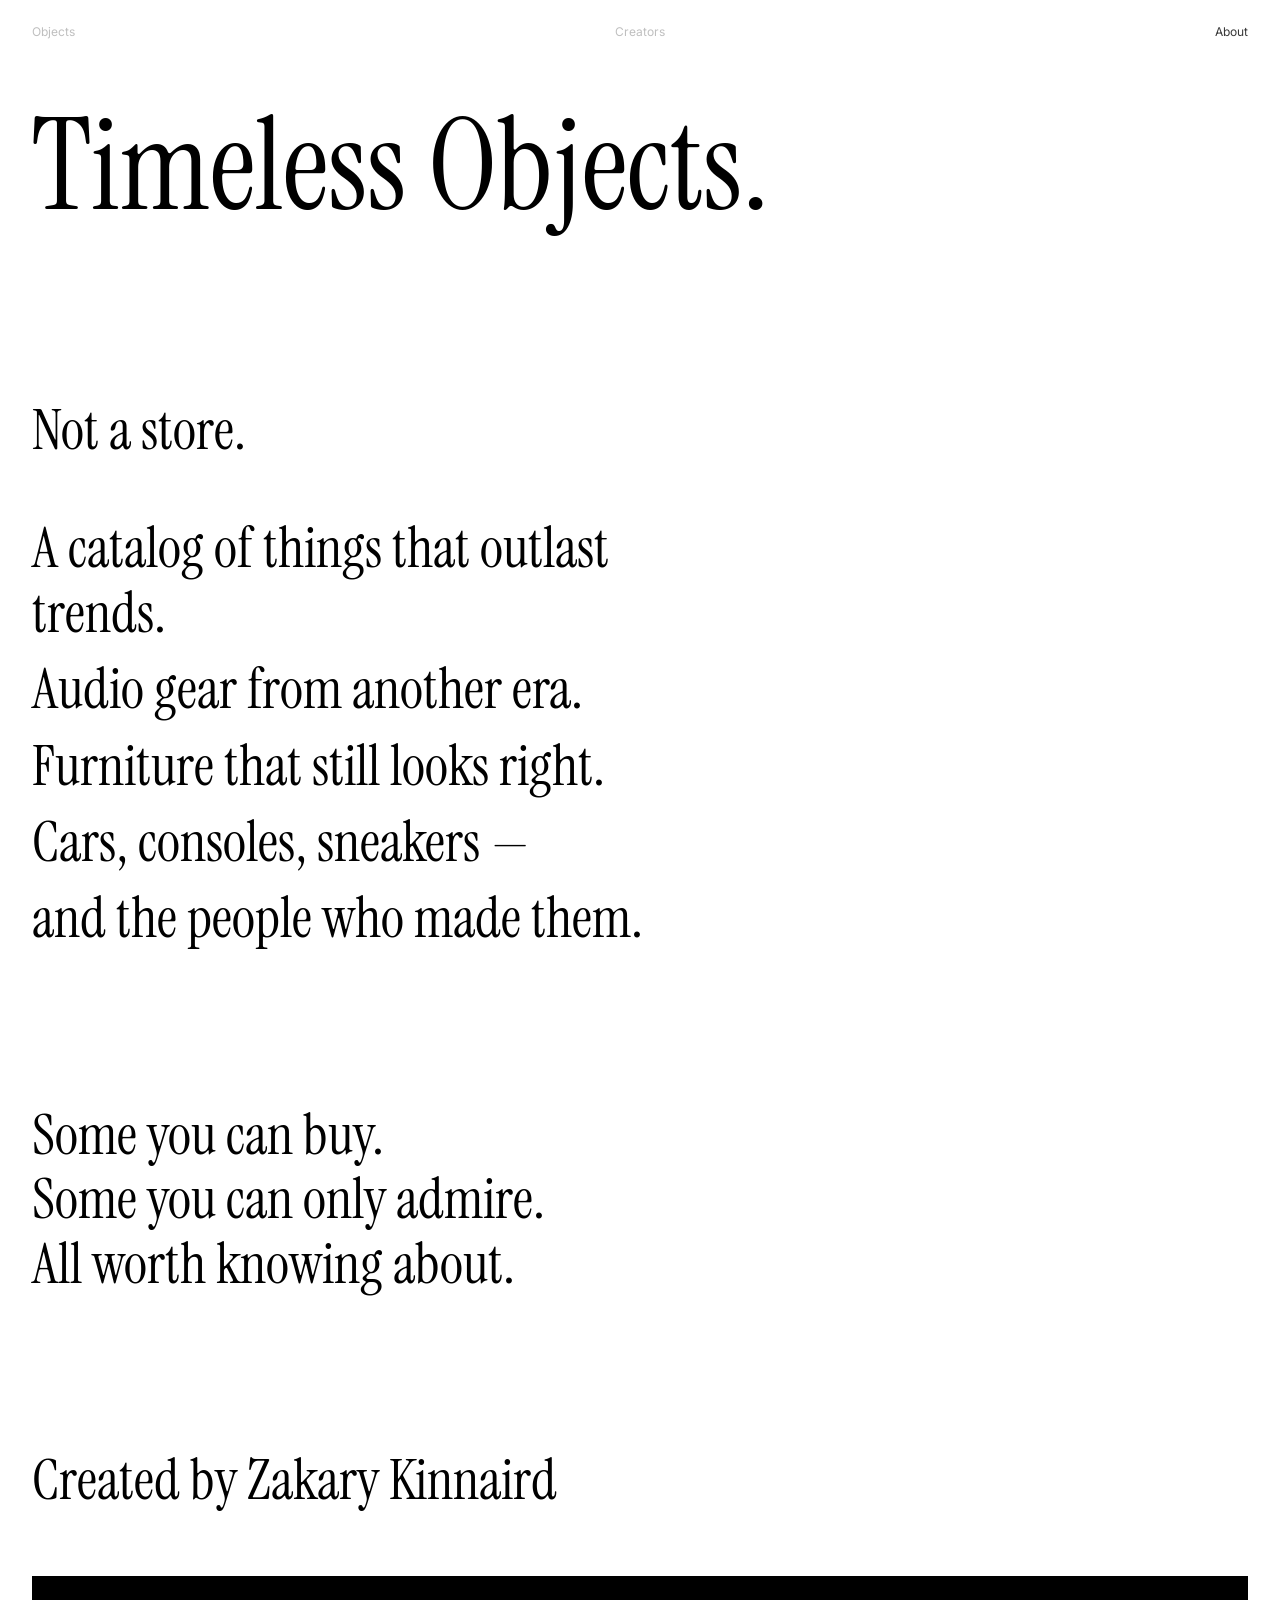
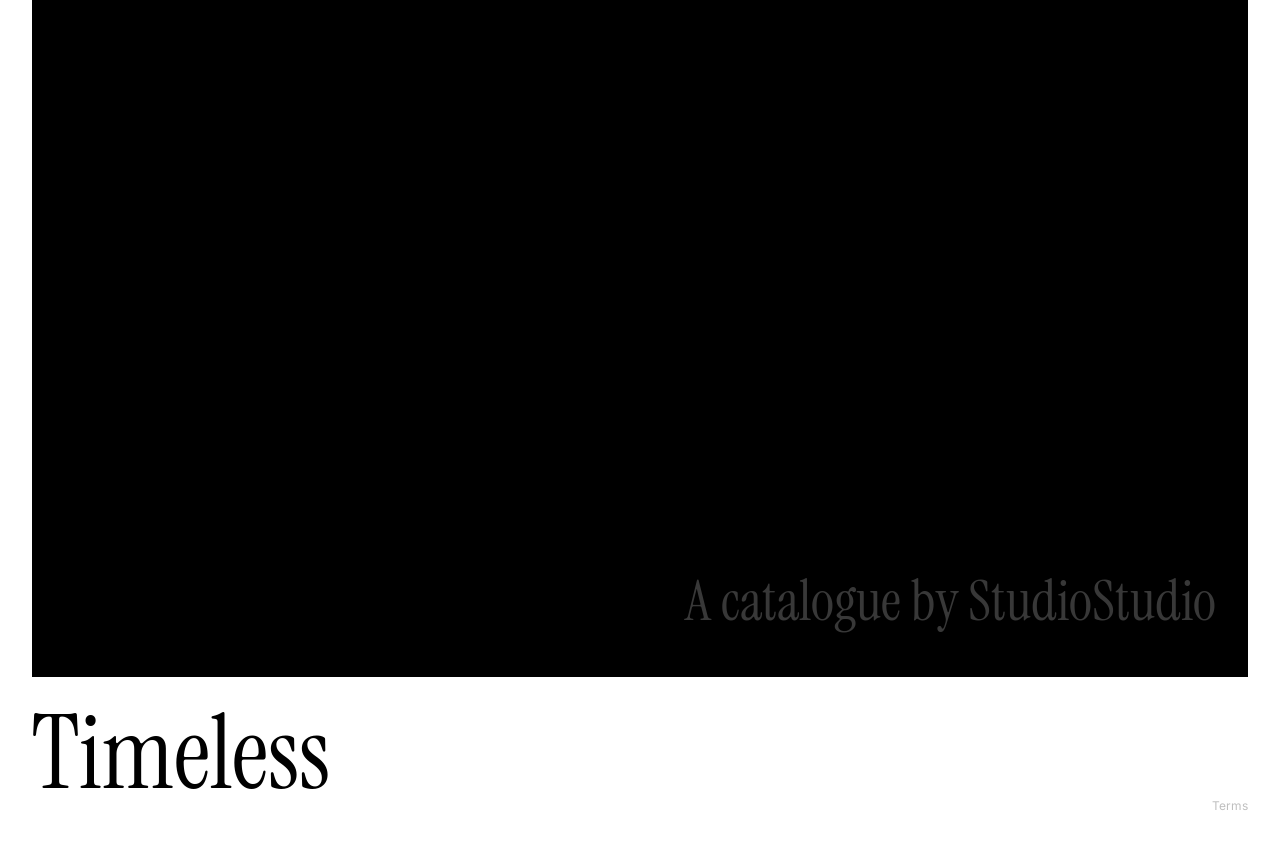
==== about.html @ 8dfecf56 "Simplify footer legal links and make Timeless a static home link. Drop Privacy Policy from footers, " ====
<!DOCTYPE html>
<html lang="en">
<head>
    <meta charset="UTF-8">
    <meta name="viewport" content="width=device-width, initial-scale=1.0">
    <title>About — Timeless Objects</title>
    <meta name="description" content="A curated catalog of design-led things that outlast trends — objects and the creators behind them.">
    <meta name="robots" content="index, follow">
    <link rel="canonical" href="https://studiostudio.store/about.html">
    <meta name="theme-color" content="#ffffff">
    <meta property="og:type" content="website">
    <meta property="og:site_name" content="Timeless Objects">
    <meta property="og:title" content="About — Timeless Objects">
    <meta property="og:description" content="Objects that outlast trends. Some you can buy. Some you can only admire.">
    <meta property="og:url" content="https://studiostudio.store/about.html">
    <link rel="preconnect" href="https://fonts.googleapis.com">
    <link rel="preconnect" href="https://fonts.gstatic.com" crossorigin>
    <link href="https://fonts.googleapis.com/css2?family=Instrument+Serif&family=Inter:wght@400;500;600&display=swap" rel="stylesheet">
    <link rel="stylesheet" href="styles.css">
    <link rel="icon" href="images/favicon/favicon.svg" type="image/svg+xml">
    <link rel="manifest" href="images/favicon/site.webmanifest">
    <script>
        (function () {
            var height = Math.round(window.innerHeight);
            document.documentElement.style.setProperty("--top-screen-height", height + "px");
        })();
    </script>
</head>
<body>
    <div class="page page--about-timeless">
        <header class="site-header site-header--simple">
            <nav class="site-nav" aria-label="Primary">
                <a href="index.html" class="site-nav__link site-nav__link--anchor">Objects</a>
                <a href="index.html?view=creators" class="site-nav__link site-nav__link--anchor">Creators</a>
                <a href="about.html" class="site-nav__link site-nav__link--active site-nav__link--anchor" aria-current="page">About</a>
            </nav>
        </header>

        <main class="about-timeless">
            <h1 class="about-timeless__title">Timeless Objects.</h1>
            <div class="about-copy story-copy">
                <p class="story-line story-line--lead">Not a store.</p>
                <p class="story-line">A catalog of things that outlast trends.</p>
                <p class="story-line">Audio gear from another era.</p>
                <p class="story-line">Furniture that still looks right.</p>
                <p class="story-line">Cars, consoles, sneakers —</p>
                <p class="story-line">and the people who made them.</p>
                <p class="story-line story-line--close">Some you can buy.<br>Some you can only admire.<br>All worth knowing about.</p>
                <p class="story-line story-line--close story-line--split">
                    <span class="story-line__segment">Created by </span><a class="story-line__segment" href="https://zakarykinnaird.com/">Zakary Kinnaird</a>
                </p>
            </div>
        </main>

        <footer class="site-footer">
            <div class="site-footer__credit">
                <div class="site-footer__credit-panel">
                    <p class="site-footer__credit-label site-footer__text">A catalogue by StudioStudio</p>
                </div>
            </div>
            <div class="site-footer__closing">
                <div class="site-footer__title-row">
                    <h2 class="site-footer__title"><a class="site-footer__title-link" href="index.html">Timeless</a></h2>
                    <nav class="site-footer__legal-nav" aria-label="Legal">
                        <a href="terms.html" class="site-footer__legal-link site-footer__legal-link--terms">Terms</a>
                    </nav>
                </div>
            </div>
        </footer>
    </div>
    <script src="main.js"></script>
</body>
</html>
---- styles.css ----
/* Figma tokens — file IQTXoSvIH6yAjoppLTlvnV, frame 585:6566 */
:root {
    --night: #383838;
    --text-dimmed: #bfbfbf;
    --background: #ffffff;
    --text-primary: #000000;
    --badge-border: #a6a6a6;
    --page-padding: 40px;
    --menu-padding: 20px;
    --section-gap: 48px;
    --title-size: 128px;
    --story-size: clamp(32px, 5.5vw, 88px);
    --story-block-gap: 120px;
    --footer-text-size: clamp(48px, 8vw, var(--detail-title-size));
    --footer-padding: 48px;
    --footer-top-gap: 40px;
    --reveal-duration: 1.35s;
    --reveal-ease: cubic-bezier(0.25, 0.1, 0.25, 1);
    --hero-develop-duration: 6.5s;
    --hero-develop-delay: 0.7s;
    --hero-develop-ease: cubic-bezier(0.22, 1, 0.36, 1);
    --nav-fade-delay: calc(var(--hero-develop-delay) + var(--hero-develop-duration) * 0.55);
    --story-develop-duration: calc(var(--hero-develop-duration) / 2);
    --story-develop-delay: calc(var(--hero-develop-delay) / 2);
    --polaroid-text: #f4f4f3;
    --text-develop-duration: var(--hero-develop-duration);
    --footer-develop-duration: calc(var(--text-develop-duration) * 1.5);
    --footer-develop-delay: calc(var(--hero-develop-delay) * 2);
    --footer-reveal-duration: calc(var(--reveal-duration) * 1.5);
    --link-hover-duration: 1.5s;
    --link-hover-ease: cubic-bezier(0.25, 0.1, 0.25, 1);
    --detail-nav-enter-duration: 260ms;
    --detail-nav-exit-duration: 180ms;
    --detail-nav-ease-out: cubic-bezier(0.23, 1, 0.32, 1);
    --placeholder: #f3f3f5;
    --text-muted: #808080;
    --catalog-padding: 32px;
    --screen-bottom-padding: 48px;
    --detail-title-size: 128px;
    --site-header-height: 51px;
    --footer-closing-height: 80px;
    --inter-ui-size: 12px;
    --external-link-size: 16px;
}

@font-face {
    font-family: "Instrument Serif";
    src: local("Instrument Serif");
    font-weight: 400;
    font-style: normal;
    font-display: swap;
}

*,
*::before,
*::after {
    margin: 0;
    padding: 0;
    box-sizing: border-box;
    -webkit-font-smoothing: antialiased;
    -moz-osx-font-smoothing: grayscale;
}

html {
    height: 100%;
    scroll-behavior: smooth;
}

body {
    min-height: 100%;
    background-color: var(--background);
    color: var(--text-primary);
    overflow-x: hidden;
}

img {
    display: block;
    max-width: 100%;
}

video {
    display: block;
    max-width: 100%;
}

a {
    color: inherit;
    text-decoration: none;
}

.page {
    width: 100%;
    min-height: 100%;
    display: flex;
    flex-direction: column;
    align-items: center;
}

/* Figma Desktop frame — nav + hero + title = one viewport */
.top-screen {
    width: 100%;
    height: var(--top-screen-height, 100svh);
    max-height: var(--top-screen-height, 100svh);
    display: flex;
    flex-direction: column;
    align-items: center;
    padding-left: var(--page-padding);
    padding-right: var(--page-padding);
    padding-top: env(safe-area-inset-top);
    padding-bottom: env(safe-area-inset-bottom);
    overflow: hidden;
}

/* Section: menu — 579:6534 */
.menu {
    width: 100%;
    display: flex;
    align-items: center;
    justify-content: center;
    padding-top: var(--menu-padding);
    padding-bottom: var(--menu-padding);
    flex-shrink: 0;
}

.top-screen:has(.hero-media.is-developing) .menu,
.top-screen:has(.hero-media.is-developing) .title-row .app-store-badge {
    opacity: 0;
    animation: nav-fade-in var(--reveal-duration) var(--reveal-ease) var(--nav-fade-delay) both;
}

html.nav-intro-seen .top-screen:has(.hero-media.is-developing) .menu,
html.nav-intro-seen .top-screen:has(.hero-media.is-developing) .title-row .app-store-badge {
    opacity: 1;
    animation: none;
}

@keyframes nav-fade-in {
    from {
        opacity: 0;
    }

    to {
        opacity: 1;
    }
}

.nav {
    width: 100%;
    display: grid;
    grid-template-columns: repeat(4, 1fr);
    align-items: center;
    font-family: Inter, "Helvetica Neue", Helvetica, sans-serif;
    font-size: var(--inter-ui-size);
    font-weight: 400;
    line-height: 1;
    white-space: nowrap;
}

.nav-link {
    font-weight: 500;
    transition: color var(--link-hover-duration) var(--link-hover-ease);
}

.nav-link--active {
    color: var(--night);
}

.nav-link--active:hover,
.nav-link--active:focus-visible {
    color: var(--text-dimmed);
}

.nav-link--spent {
    grid-column: 1;
    justify-self: start;
}

.nav-link--spent.nav-link--dimmed {
    grid-column: 1;
    justify-self: start;
}

.nav-spacer {
    grid-column: 2;
}

.nav-link--dimmed {
    color: var(--text-dimmed);
    grid-column: 3;
    justify-self: center;
}

.nav-link--dimmed:hover,
.nav-link--dimmed:focus-visible {
    color: var(--night);
}

.nav-link--about {
    grid-column: 3;
    justify-self: center;
}

.nav-link--dimmed[aria-disabled="true"] {
    cursor: default;
}

.nav-link--dimmed[aria-disabled="true"]:hover,
.nav-link--dimmed[aria-disabled="true"]:focus-visible {
    color: var(--text-dimmed);
}

.nav-link--download {
    grid-column: 4;
    justify-self: end;
}

/* Figma content column — 579:6540 */
.home-frame {
    width: 100%;
    flex: 1;
    min-height: 0;
    display: flex;
    flex-direction: column;
}

/* Section: hero — 579:6541 */
.hero {
    position: relative;
    width: 100%;
    flex: 1;
    min-height: 0;
    overflow: hidden;
}

.hero-media {
    position: absolute;
    inset: 0;
    overflow: hidden;
}

.hero-image {
    position: absolute;
    inset: 0;
    width: 100%;
    height: 100%;
    max-width: none;
    object-fit: cover;
    object-position: center;
    pointer-events: none;
    opacity: 0.08;
    filter: brightness(0.18) saturate(0.2) sepia(0.12);
}

.hero-develop,
.story-develop {
    position: absolute;
    inset: 0;
    pointer-events: none;
    opacity: 1;
    background: linear-gradient(
        180deg,
        rgba(244, 244, 243, 0.96) 0%,
        rgba(244, 244, 243, 0.94) 100%
    );
}

.hero-media.is-developing .hero-image {
    will-change: opacity, filter;
    animation: hero-photo-develop var(--hero-develop-duration) var(--hero-develop-ease) var(--hero-develop-delay) forwards;
}

.hero-media.is-developing .hero-develop {
    animation: hero-wash-clear var(--hero-develop-duration) var(--hero-develop-ease) var(--hero-develop-delay) forwards;
}

.hero-media.is-developed .hero-image {
    opacity: 1;
    filter: none;
}

.hero-media.is-developed .hero-develop {
    opacity: 0;
}

.hero-media--video .hero-video {
    position: absolute;
    inset: 0;
    width: 100%;
    height: 100%;
    max-width: none;
    object-fit: cover;
    object-position: center;
    pointer-events: none;
    opacity: 0.08;
    filter: brightness(0.18) saturate(0.2) sepia(0.12);
}

.hero-media--video.is-developing .hero-video {
    will-change: opacity, filter;
    animation: hero-photo-develop var(--hero-develop-duration) var(--hero-develop-ease) var(--hero-develop-delay) forwards;
}

.hero-media--video.is-developing .hero-develop {
    animation: hero-wash-clear var(--hero-develop-duration) var(--hero-develop-ease) var(--hero-develop-delay) forwards;
}

.hero-media--video.is-developed .hero-video {
    opacity: 1;
    filter: none;
}

.hero-media--video.is-developed .hero-develop {
    opacity: 0;
}

.hero-video--mobile {
    display: none;
}

@media (max-width: 768px) {
    .hero-video--desktop {
        display: none;
    }

    .hero-video--mobile {
        display: block;
    }
}

@keyframes hero-photo-develop {
    from {
        opacity: 0.08;
        filter: brightness(0.18) saturate(0.2) sepia(0.12);
    }

    to {
        opacity: 1;
        filter: brightness(1) saturate(1) sepia(0);
    }
}

@keyframes hero-wash-clear {
    to {
        opacity: 0;
    }
}

@media (prefers-reduced-motion: reduce) {
    .hero-image,
    .hero-media--video .hero-video {
        opacity: 1;
        filter: none;
    }

    .hero-develop,
    .story-develop {
        display: none;
    }

    .hero-media.is-developing .hero-image,
    .hero-media.is-developing .hero-develop,
    .hero-media--video.is-developing .hero-video,
    .hero-media--video.is-developing .hero-develop,
    .story-media.is-visible .story-image,
    .story-media.is-visible .story-develop {
        animation: none;
    }

    .story-media .story-image {
        opacity: 1;
        filter: none;
    }

    .menu,
    .title-row .app-store-badge {
        opacity: 1;
        animation: none;
    }

    .story-copy a:hover,
    .story-copy a:focus-visible {
        text-decoration: underline;
        text-underline-offset: 0.12em;
    }

    .story-copy a:hover::after,
    .story-copy a:focus-visible::after {
        transform: scaleX(0);
    }

    .story-line--split.is-visible .story-line__segment {
        animation: none;
        color: var(--text-primary);
    }
}

/* Section: title row — 579:6542 + 579:6544 */
.title-row {
    width: 100%;
    display: flex;
    align-items: center;
    justify-content: space-between;
    gap: 24px;
    flex-shrink: 0;
    padding-top: var(--section-gap);
    padding-bottom: var(--page-padding);
    min-height: calc(var(--title-size) + var(--section-gap) + var(--page-padding));
}

.title {
    font-family: "Instrument Serif", Georgia, "Times New Roman", serif;
    font-size: var(--title-size);
    font-weight: 400;
    line-height: 1;
    color: var(--text-primary);
    word-break: break-word;
}

@media (min-width: 769px) {
    .title {
        /* Serif cap height sits low in the em box at large sizes */
        transform: translateY(-0.06em);
    }
}

/* App Store badge — Component 2, 579:6544 */
.app-store-badge {
    display: inline-flex;
    align-items: center;
    flex-shrink: 0;
    width: 120px;
    height: 40px;
    padding: 0;
    background: #000000;
    border: 1px solid var(--badge-border);
    border-radius: 6px;
    overflow: hidden;
    transition: opacity 0.2s ease;
}

.app-store-badge:hover {
    opacity: 0.88;
}

.app-store-badge__icon {
    position: relative;
    width: 20px;
    height: 24px;
    margin-left: 7px;
    flex-shrink: 0;
    overflow: hidden;
}

.app-store-badge__icon img {
    position: absolute;
    inset: 0;
    width: 100%;
    height: 100%;
}

.app-store-badge__copy {
    display: flex;
    flex-direction: column;
    align-items: flex-start;
    justify-content: center;
    margin-left: 8px;
    color: #ffffff;
}

.app-store-badge__line {
    font-family: -apple-system, BlinkMacSystemFont, "SF Pro Text", "Helvetica Neue", sans-serif;
    font-size: 9px;
    font-weight: 500;
    line-height: 9px;
}

.app-store-badge__store {
    font-family: -apple-system, BlinkMacSystemFont, "SF Pro Display", "Helvetica Neue", sans-serif;
    font-size: 18px;
    font-weight: 500;
    line-height: 1;
    letter-spacing: -0.47px;
}

@media (max-width: 1200px) {
    :root {
        --title-size: clamp(64px, 8vw, 128px);
        --section-gap: clamp(24px, 3vw, 48px);
    }
}

@media (max-width: 768px) {
    :root {
        --page-padding: 20px;
        --title-size: clamp(48px, 12vw, 96px);
        --section-gap: 24px;
    }

    .menu {
        align-items: center;
        height: auto;
        padding-top: var(--menu-padding);
        padding-bottom: var(--menu-padding);
    }

    .title-row {
        align-items: center;
        gap: 16px;
        min-height: auto;
        padding-top: var(--section-gap);
        padding-bottom: 20px;
    }

    .title {
        transform: translateY(-0.04em);
    }
}

html.compact-top {
    --title-size: clamp(40px, 11vw, 72px);
    --section-gap: 16px;
}

html.compact-top .menu {
    align-items: center;
    height: auto;
    padding-top: var(--menu-padding);
    padding-bottom: var(--menu-padding);
}

html.compact-top .title-row {
    padding-bottom: 16px;
}

/* Story page — frame 585:6584 */
.story {
    width: 100%;
    padding-left: var(--page-padding);
    padding-right: var(--page-padding);
}

/* About page — frame 595:8399 */
.about {
    width: 100%;
    padding-left: var(--page-padding);
    padding-right: var(--page-padding);
    padding-bottom: var(--page-padding);
    display: flex;
    flex-direction: column;
    gap: var(--story-block-gap);
}

.about-copy {
    padding-top: var(--story-block-gap);
}

.about-copy .story-copy {
    gap: 0.75em;
}

.about-copy .story-line--lead {
    margin-bottom: 0.75em;
}

.about-copy .story-line--close {
    margin-top: 2.5em;
}

.story-intro {
    padding-top: var(--story-block-gap);
    padding-bottom: var(--story-block-gap);
}

.story-block {
    display: flex;
    flex-direction: column;
    gap: var(--story-block-gap);
    padding-bottom: var(--story-block-gap);
}

.story-block--last {
    padding-bottom: calc(var(--story-block-gap) + var(--page-padding));
}

.story-image {
    width: 100%;
    height: auto;
    max-width: none;
    display: block;
}

.story-media {
    position: relative;
    width: 100%;
}

.story-media .story-image {
    opacity: 0.08;
    filter: brightness(0.18) saturate(0.2) sepia(0.12);
}

.story-media.is-visible .story-image {
    will-change: opacity, filter;
    animation: hero-photo-develop var(--story-develop-duration) var(--hero-develop-ease) var(--story-develop-delay) forwards;
}

.story-media.is-visible .story-develop {
    animation: hero-wash-clear var(--story-develop-duration) var(--hero-develop-ease) var(--story-develop-delay) forwards;
}

.story-media.is-developed .story-image {
    opacity: 1;
    filter: none;
}

.story-media.is-developed .story-develop {
    opacity: 0;
}

.story-copy {
    display: flex;
    flex-direction: column;
    gap: 0.15em;
}

.story-line {
    font-family: "Instrument Serif", Georgia, "Times New Roman", serif;
    font-size: var(--story-size);
    font-weight: 400;
    line-height: 1.15;
    color: var(--polaroid-text);
}

.story-line--lead {
    margin-bottom: 0.35em;
}

.story-line--close {
    margin-top: 0.65em;
}

.story-copy a {
    color: inherit;
    text-decoration: none;
    position: relative;
    transition: none;
}

.story-copy a::after {
    content: "";
    position: absolute;
    left: 0;
    bottom: 0.08em;
    width: 100%;
    height: 1px;
    background: currentColor;
    transform: scaleX(0);
    transform-origin: left center;
    transition: transform var(--link-hover-duration) var(--link-hover-ease);
}

.story-copy a:hover,
.story-copy a:focus-visible {
    color: var(--text-dimmed);
    transition: color var(--link-hover-duration) var(--link-hover-ease);
}

.story-copy a:hover::after,
.story-copy a:focus-visible::after {
    transform: scaleX(1);
}

.story-line--split.is-visible {
    animation: none;
    will-change: auto;
}

.story-line--split.is-visible .story-line__segment {
    display: inline;
    color: var(--polaroid-text);
    will-change: color;
    animation: text-polaroid-develop var(--text-develop-duration) var(--hero-develop-ease) var(--reveal-delay, 0ms) forwards;
}

.story-line--split .story-line__segment {
    color: var(--polaroid-text);
}

/* Scroll reveal — polaroid develop on editorial text */
@keyframes text-polaroid-develop {
    from {
        color: var(--polaroid-text);
    }

    to {
        color: var(--text-primary);
    }
}

@keyframes text-polaroid-develop-muted {
    from {
        color: var(--polaroid-text);
    }

    to {
        color: var(--text-muted);
    }
}

@keyframes footer-credit-fade-in {
    from {
        opacity: 0;
    }

    to {
        opacity: 1;
    }
}

.story-line.is-visible:not(.story-line--split) {
    will-change: color;
    animation: text-polaroid-develop var(--text-develop-duration) var(--hero-develop-ease) var(--reveal-delay, 0ms) forwards;
}

.site-footer__text.is-visible {
    will-change: opacity;
    animation: footer-credit-fade-in var(--footer-develop-duration) var(--hero-develop-ease) var(--footer-develop-delay) forwards;
}

.site-footer__closing .app-store-badge {
    opacity: 0;
    transition: opacity var(--footer-reveal-duration) var(--reveal-ease);
    transition-delay: 0ms;
}

.site-footer__closing .app-store-badge.is-visible {
    opacity: 1;
    transition-delay: var(--footer-develop-delay);
}

@media (prefers-reduced-motion: reduce) {
    .story-line,
    .story-line__segment,
    .site-footer__title,
    .site-footer__credit-title {
        color: var(--text-primary);
        animation: none;
    }

    .site-footer__credit-title {
        color: var(--text-dimmed);
    }

    .site-footer__text {
        opacity: 1;
        animation: none;
    }

    .site-footer__closing .app-store-badge {
        opacity: 1;
        transition: none;
    }
}

.site-footer {
    width: 100%;
    min-height: 100vh;
    min-height: 100dvh;
    padding-top: 0;
    padding-left: var(--page-padding);
    padding-right: var(--page-padding);
    display: flex;
    flex-direction: column;
}

.site-footer__credit {
    width: 100%;
    flex: 1 1 auto;
    display: flex;
    align-items: flex-end;
    justify-content: flex-end;
    min-height: 0;
    margin-top: var(--footer-top-gap);
    padding-right: var(--footer-padding);
    padding-bottom: var(--footer-padding);
    padding-left: var(--footer-padding);
    background: #000000;
}

.site-footer__text {
    font-family: "Instrument Serif", Georgia, "Times New Roman", serif;
    font-size: var(--footer-text-size);
    font-weight: 400;
    line-height: 1.05;
    color: var(--night);
    opacity: 0;
}

.site-footer__closing {
    position: relative;
    width: 100%;
    flex-shrink: 0;
    display: flex;
    flex-direction: column;
    align-items: stretch;
    min-height: calc(var(--title-size) + var(--section-gap) + var(--menu-padding) * 3);
    padding-top: calc(var(--section-gap) + 12px);
    padding-bottom: calc(var(--menu-padding) + env(safe-area-inset-bottom, 0px));
    background: var(--background);
}

.site-footer__title-row {
    width: 100%;
    display: flex;
    align-items: flex-end;
    justify-content: space-between;
    gap: 24px;
}

.site-footer__title {
    font-family: "Instrument Serif", Georgia, "Times New Roman", serif;
    font-size: var(--footer-text-size);
    font-weight: 400;
    line-height: 1;
    color: var(--text-primary);
}

.site-footer__title-row .site-footer__title {
    flex: 0 0 auto;
    white-space: nowrap;
}

.site-footer__title-link {
    color: inherit;
    text-decoration: none;
    transition: color var(--link-hover-duration) var(--link-hover-ease);
}

.site-footer__title-link:hover,
.site-footer__title-link:focus-visible {
    color: var(--text-dimmed);
}

.site-footer__title-row .site-footer__legal-nav {
    margin-top: 0;
    width: auto;
    flex: 0 0 auto;
    display: flex;
    align-items: center;
    gap: clamp(16px, 3vw, 32px);
}

.site-footer__title-row .site-footer__legal-link {
    justify-self: auto;
}

.site-footer__title-row .site-footer__legal-link--terms,
.site-footer__title-row .site-footer__legal-link--privacy {
    grid-column: auto;
    justify-self: auto;
}

@media (min-width: 769px) {
    .site-footer__title {
        transform: translateY(-0.06em);
    }
}

.site-footer__legal-nav {
    margin-top: auto;
    width: 100%;
    display: grid;
    grid-template-columns: repeat(4, 1fr);
    align-items: center;
    font-family: Inter, "Helvetica Neue", Helvetica, sans-serif;
    font-size: var(--inter-ui-size);
    font-weight: 400;
    line-height: 1;
    white-space: nowrap;
}

.site-footer__legal-link {
    color: var(--text-dimmed);
    transition: color var(--link-hover-duration) var(--link-hover-ease);
}

.site-footer__legal-link--terms {
    grid-column: 3;
    justify-self: center;
}

.site-footer__legal-link--privacy {
    grid-column: 4;
    justify-self: end;
}

.site-footer__legal-link:hover,
.site-footer__legal-link:focus-visible {
    color: var(--night);
}

@media (max-width: 768px) {
    :root {
        --story-block-gap: 72px;
        --footer-top-gap: var(--menu-padding);
    }

    .story-intro {
        padding-top: 64px;
        padding-bottom: 64px;
    }

    .site-footer__title {
        transform: translateY(-0.04em);
    }

    .site-footer__credit {
        padding: var(--menu-padding);
        padding-bottom: calc(var(--menu-padding) + env(safe-area-inset-bottom, 0px));
    }

    .site-footer__closing {
        min-height: calc(var(--title-size) + var(--section-gap) + var(--menu-padding) * 2);
        padding-top: var(--section-gap);
        padding-bottom: calc(var(--menu-padding) + env(safe-area-inset-bottom, 0px));
    }
}

@media (max-width: 480px) {
    :root {
        --story-block-gap: 56px;
    }
}

/* Legal pages — privacy, terms */
.page--legal {
    align-items: stretch;
}

.legal-header {
    width: 100%;
}

.legal-header__intro,
.legal {
    width: min(680px, 100%);
    margin-left: auto;
    margin-right: auto;
    padding-left: var(--page-padding);
    padding-right: var(--page-padding);
}

.legal-header__intro {
    padding-top: var(--section-gap);
    padding-bottom: calc(var(--section-gap) + 8px);
}

.legal-title {
    font-family: "Instrument Serif", Georgia, "Times New Roman", serif;
    font-size: clamp(48px, 10vw, 96px);
    font-weight: 400;
    line-height: 1;
    color: var(--text-primary);
}

.legal-meta {
    margin-top: 16px;
    font-family: Inter, "Helvetica Neue", Helvetica, sans-serif;
    font-size: var(--inter-ui-size);
    font-weight: 400;
    line-height: 1.4;
    color: var(--text-dimmed);
}

.legal {
    padding-bottom: calc(var(--story-block-gap) + var(--page-padding));
}

.legal-section + .legal-section {
    margin-top: 40px;
}

.legal-heading {
    font-family: Inter, "Helvetica Neue", Helvetica, sans-serif;
    font-size: var(--inter-ui-size);
    font-weight: 400;
    line-height: 1.4;
    color: var(--night);
    margin-bottom: 12px;
}

.legal p {
    font-family: "Helvetica Neue", Helvetica, Inter, sans-serif;
    font-size: 17px;
    font-weight: 400;
    line-height: 1.55;
    color: var(--text-primary);
}

.legal p + p {
    margin-top: 1em;
}

.legal a {
    text-decoration: underline;
    text-underline-offset: 0.15em;
    transition: color var(--link-hover-duration) var(--link-hover-ease);
}

.legal a:hover,
.legal a:focus-visible {
    color: var(--night);
}

.legal-list {
    margin-top: 1em;
    padding-left: 1.25em;
    font-family: "Helvetica Neue", Helvetica, Inter, sans-serif;
    font-size: 17px;
    line-height: 1.55;
    color: var(--text-primary);
}

.legal-list li + li {
    margin-top: 0.5em;
}

.site-footer--compact {
    min-height: auto;
}

.site-footer--compact .site-footer__closing {
    min-height: calc(var(--title-size) + var(--section-gap) + var(--menu-padding) * 2);
}

/* Timeless Objects — catalog footer */
.site-footer--catalog {
    min-height: auto;
    padding-left: 0;
    padding-right: 0;
}

.site-footer--catalog .site-footer__stage {
    display: flex;
    flex-direction: column;
    height: calc(var(--top-screen-height, 100svh) - var(--footer-closing-height));
    min-height: calc(var(--top-screen-height, 100svh) - var(--footer-closing-height));
    padding-top: 0;
    padding-right: var(--catalog-padding);
    padding-left: var(--catalog-padding);
    padding-bottom: 0;
    background: var(--background);
    box-sizing: border-box;
}

.site-footer--catalog .site-footer__nav {
    flex-shrink: 0;
    display: flex;
    align-items: center;
    height: var(--site-header-height);
    min-height: var(--site-header-height);
    padding: 0;
    background: transparent;
}

.site-footer--catalog .site-footer__nav .filter-bar {
    width: 100%;
}

.filter-bar--footer .filter-bar__group--end {
    margin-left: auto;
}

.site-footer__maker {
    display: inline-flex;
    align-items: center;
    gap: 0.35em;
    color: var(--text-dimmed);
    text-decoration: none;
    font-family: Inter, "Helvetica Neue", Helvetica, sans-serif;
    font-size: var(--inter-ui-size);
    font-weight: 400;
    line-height: 1;
    white-space: nowrap;
    transition: color var(--link-hover-duration) var(--link-hover-ease);
}

.site-footer__maker:hover,
.site-footer__maker:focus-visible {
    color: var(--night);
}

.site-footer__maker-icon {
    flex-shrink: 0;
}

.site-footer--catalog .site-footer__credit {
    flex: 1;
    min-height: 0;
    display: flex;
    flex-direction: column;
    align-items: stretch;
    margin-top: 0;
    padding: 0;
    background: transparent;
    box-sizing: border-box;
}

.site-footer__credit-panel {
    flex: 1;
    display: flex;
    align-items: flex-end;
    justify-content: flex-end;
    min-height: 0;
    width: 100%;
    padding: var(--catalog-padding);
    padding-bottom: calc(var(--screen-bottom-padding) + env(safe-area-inset-bottom, 0px));
    background: #000000;
    box-sizing: border-box;
}

.site-footer__credit-label {
    margin: 0;
    max-width: 100%;
    font-family: "Instrument Serif", Georgia, "Times New Roman", serif;
    font-size: clamp(28px, 4.5vw, 56px);
    font-weight: 400;
    line-height: 1;
    color: var(--night);
    text-align: right;
    opacity: 0;
}

.site-footer__credit-link {
    display: inline-flex;
    align-items: center;
    gap: 0;
    max-width: 100%;
    color: inherit;
    text-decoration: none;
    transition: color var(--link-hover-duration) var(--link-hover-ease);
}

.site-footer__credit-link:hover,
.site-footer__credit-link:focus-visible {
    color: var(--background);
}

.site-footer__credit-icon {
    width: 0.70em;
    height: 0.70em;
    margin-left: 0.18em;
    flex-shrink: 0;
    color: inherit;
    opacity: 0;
    transition:
        color var(--link-hover-duration) var(--link-hover-ease),
        opacity var(--link-hover-duration) var(--link-hover-ease);
}

.page--about-timeless .site-footer__credit {
    height: calc(var(--top-screen-height, 100svh) - var(--footer-closing-height));
    min-height: calc(var(--top-screen-height, 100svh) - var(--footer-closing-height));
    flex: none;
    display: flex;
    flex-direction: column;
    margin-top: 0;
    padding-top: var(--catalog-padding);
    padding-right: var(--catalog-padding);
    padding-left: var(--catalog-padding);
    padding-bottom: 0;
    background: var(--background);
    box-sizing: border-box;
}

.site-footer__closing--catalog {
    display: flex;
    flex-direction: column;
    justify-content: flex-end;
    min-height: auto;
    padding: var(--catalog-padding);
    padding-bottom: calc(var(--catalog-padding) + env(safe-area-inset-bottom, 0px));
}

.site-footer__legal-nav--catalog {
    grid-template-columns: repeat(2, 1fr);
}

.site-footer__legal-nav--catalog .site-footer__legal-link:first-child {
    justify-self: start;
}

.site-footer__legal-nav--catalog .site-footer__legal-link--terms {
    grid-column: 2;
    justify-self: center;
}

.site-footer__legal-nav--catalog .site-footer__legal-link--privacy {
    grid-column: 3;
    justify-self: end;
}

/* Timeless Objects — catalog */
.page--catalog {
    align-items: stretch;
    min-height: 100%;
}

.site-header {
    position: fixed;
    top: env(safe-area-inset-top, 0px);
    left: 0;
    right: 0;
    z-index: 25;
    display: flex;
    align-items: center;
    height: var(--site-header-height);
    padding: 0 var(--catalog-padding);
    background: var(--background);
    pointer-events: none;
}

.site-header > * {
    pointer-events: auto;
}

.page--catalog .site-header {
    opacity: 0;
}

.page--catalog:has(.catalog > .object-screen--featured .hero-media.is-developing) .site-header {
    animation: nav-fade-in var(--reveal-duration) var(--reveal-ease) var(--nav-fade-delay) both;
}

.page--catalog:has(.catalog > .object-screen--featured .hero-media.is-developed) .site-header {
    opacity: 1;
}

html.nav-intro-seen .page--catalog .site-header {
    opacity: 1;
    animation: none;
}

.filter-bar {
    display: flex;
    align-items: center;
    justify-content: space-between;
    gap: 24px;
    width: 100%;
}

.filter-bar__group {
    display: flex;
    flex-wrap: wrap;
    align-items: center;
    gap: 12px 16px;
}

.filter-bar__group--end {
    flex-shrink: 0;
    margin-left: auto;
}

.filter-bar__link {
    appearance: none;
    border: 0;
    background: none;
    padding: 0;
    cursor: pointer;
    font-family: Inter, "Helvetica Neue", Helvetica, sans-serif;
    font-size: var(--inter-ui-size);
    font-weight: 400;
    line-height: 1;
    color: var(--text-dimmed);
    transition: color var(--link-hover-duration) var(--link-hover-ease);
}

.filter-bar__link--active,
.filter-bar__link:hover,
.filter-bar__link:focus-visible {
    color: var(--night);
}

.collection-tabs--desktop {
    display: flex;
    flex-wrap: wrap;
    align-items: center;
    gap: 12px 16px;
}

.collection-dropdown--mobile {
    display: none;
}

.collection-dropdown {
    position: relative;
}

.collection-dropdown__trigger {
    line-height: 1;
}

.collection-dropdown__label {
    display: block;
    line-height: 1;
}

.collection-dropdown__menu {
    position: absolute;
    top: calc(100% + 8px);
    right: 0;
    z-index: 30;
    display: none;
    flex-direction: column;
    align-items: flex-end;
    gap: 10px;
}

.collection-dropdown.is-open .collection-dropdown__menu {
    display: flex;
}

.collection-dropdown__option {
    white-space: nowrap;
    text-align: right;
}

.site-nav {
    display: grid;
    grid-template-columns: repeat(3, 1fr);
    align-items: center;
    width: 100%;
    font-family: Inter, "Helvetica Neue", Helvetica, sans-serif;
    font-size: var(--inter-ui-size);
    font-weight: 400;
    line-height: 1;
}

.site-nav__link {
    appearance: none;
    border: 0;
    background: none;
    padding: 0;
    cursor: pointer;
    color: var(--text-dimmed);
    font: inherit;
    transition: color var(--link-hover-duration) var(--link-hover-ease);
}

.site-nav__link:first-child {
    justify-self: start;
}

.site-nav__link:nth-child(2) {
    justify-self: center;
}

.site-nav__link:last-child {
    justify-self: end;
}

.site-nav__link--active,
.site-nav__link--anchor[aria-current="page"],
.site-nav__link--anchor:hover,
.site-nav__link--anchor:focus-visible {
    color: var(--night);
}

.site-nav__link:hover,
.site-nav__link:focus-visible {
    color: var(--night);
}

.category-filters {
    display: flex;
    flex-wrap: wrap;
    gap: 8px 12px;
}

.category-filters[hidden] {
    display: none;
}

.category-chip {
    appearance: none;
    border: 0;
    background: none;
    padding: 0;
    cursor: pointer;
    font-family: Inter, "Helvetica Neue", Helvetica, sans-serif;
    font-size: var(--inter-ui-size);
    font-weight: 400;
    line-height: 1;
    color: var(--text-dimmed);
    transition: color var(--link-hover-duration) var(--link-hover-ease);
}

.category-chip--active,
.category-chip:hover,
.category-chip:focus-visible {
    color: var(--night);
}

.catalog {
    width: 100%;
}

.catalog-error,
.catalog-empty {
    padding: calc(env(safe-area-inset-top, 0px) + 80px) var(--catalog-padding) 40px;
    font-family: Inter, "Helvetica Neue", Helvetica, sans-serif;
    font-size: var(--inter-ui-size);
    font-weight: 400;
    color: var(--text-muted);
}

.object-screen {
    height: var(--top-screen-height, 100svh);
    min-height: var(--top-screen-height, 100svh);
    padding: calc(env(safe-area-inset-top, 0px) + var(--site-header-height)) var(--catalog-padding) calc(var(--screen-bottom-padding) + env(safe-area-inset-bottom, 0px));
}

.catalog-grid {
    display: grid;
    grid-template-columns: repeat(3, minmax(0, 1fr));
    gap: 48px 32px;
    padding: 0 var(--catalog-padding) calc(var(--screen-bottom-padding) + env(safe-area-inset-bottom, 0px));
}

.catalog-grid--detail {
    padding: 0;
    padding-bottom: calc(var(--screen-bottom-padding) + env(safe-area-inset-bottom, 0px));
}

.object-card {
    display: flex;
    flex-direction: column;
    min-width: 0;
}

.object-card__media {
    display: block;
    position: relative;
    aspect-ratio: 1;
    overflow: hidden;
    background: var(--placeholder);
}

.object-card__image {
    position: absolute;
    inset: 0;
    width: 100%;
    height: 100%;
    max-width: 100%;
    max-height: 100%;
    object-fit: contain;
    object-position: center;
}

.object-card__placeholder {
    width: 100%;
    height: 100%;
    background: var(--placeholder);
}

.object-nav--card {
    opacity: 1;
    padding-top: 16px;
    animation: none;
}

.object-screen__inner {
    display: flex;
    flex-direction: column;
    height: 100%;
    min-height: 0;
}

.object-hero,
.detail-hero {
    position: relative;
    flex: 1;
    min-height: 0;
    overflow: hidden;
    background: var(--placeholder);
}

.object-hero__link {
    display: block;
    color: inherit;
    text-decoration: none;
    cursor: pointer;
}

.object-hero .hero-image {
    object-fit: contain;
    object-position: center;
}

.hero-placeholder,
.detail-hero__placeholder {
    position: absolute;
    inset: 0;
    background: var(--placeholder);
}

.object-nav {
    display: flex;
    align-items: flex-end;
    justify-content: space-between;
    gap: 16px;
    flex-shrink: 0;
    padding: 16px 0 0;
}

.page--catalog .object-screen--featured .object-nav {
    opacity: 0;
}

.page--catalog:has(.catalog > .object-screen--featured .hero-media.is-developing) .object-screen--featured .object-nav {
    animation: nav-fade-in var(--reveal-duration) var(--reveal-ease) var(--nav-fade-delay) both;
}

.page--catalog:has(.catalog > .object-screen--featured .hero-media.is-developed) .object-screen--featured .object-nav {
    opacity: 1;
}

html.nav-intro-seen .page--catalog .object-screen--featured .object-nav {
    opacity: 1;
    animation: none;
}

.object-nav__brand {
    font-family: Inter, "Helvetica Neue", Helvetica, sans-serif;
    font-size: var(--inter-ui-size);
    font-weight: 400;
    line-height: 1;
    color: var(--text-muted);
    flex-shrink: 0;
}

.object-nav__brand--link {
    display: inline-flex;
    align-items: center;
    gap: 4px;
    flex-shrink: 0;
    font-family: Inter, "Helvetica Neue", Helvetica, sans-serif;
    font-size: var(--inter-ui-size);
    font-weight: 400;
    line-height: 1;
    text-decoration: none;
    color: var(--text-dimmed);
    transition: color var(--link-hover-duration) var(--link-hover-ease);
}

.object-nav__brand--link:hover,
.object-nav__brand--link:focus-visible {
    color: var(--night);
}

.object-nav__brand-name,
.object-nav__external,
.object-nav__external-icon {
    color: inherit;
}

.object-nav__end {
    display: flex;
    align-items: center;
    gap: 4px;
    flex-shrink: 0;
}

.object-nav > .object-nav__link {
    min-width: 0;
    flex: 1;
}

.object-nav__link {
    font-family: Inter, "Helvetica Neue", Helvetica, sans-serif;
    font-size: var(--inter-ui-size);
    font-weight: 400;
    line-height: 1;
    color: var(--text-primary);
    white-space: nowrap;
    overflow: hidden;
    text-overflow: ellipsis;
    transition: color var(--link-hover-duration) var(--link-hover-ease);
}

.object-nav__link:hover,
.object-nav__link:focus-visible {
    color: var(--text-muted);
}

.object-nav__link--current {
    pointer-events: none;
}

.object-nav__external {
    display: inline-flex;
    align-items: center;
    justify-content: center;
    flex-shrink: 0;
    width: var(--external-link-size);
    height: var(--external-link-size);
}

.object-nav__external-icon {
    display: block;
    width: var(--external-link-size);
    height: var(--external-link-size);
}

.hero-media.is-visible:not(.is-developed):not(.is-developing) .hero-image,
.hero-media.is-visible:not(.is-developed):not(.is-developing) .hero-develop {
    will-change: opacity, filter;
    animation: hero-photo-develop var(--story-develop-duration) var(--hero-develop-ease) var(--story-develop-delay) forwards;
}

/* Detail page */
.page--detail {
    align-items: stretch;
    min-height: 100%;
}

.detail-shell {
    width: 100%;
    min-height: 100vh;
    min-height: 100dvh;
    padding: var(--catalog-padding);
    padding-top: calc(env(safe-area-inset-top, 0px) + var(--catalog-padding));
    padding-bottom: env(safe-area-inset-bottom, 0px);
}

.detail-loading,
.detail-not-found {
    font-family: Inter, "Helvetica Neue", Helvetica, sans-serif;
    font-size: var(--inter-ui-size);
    font-weight: 400;
    color: var(--text-muted);
}

.detail-frame {
    display: flex;
    flex-direction: column;
    gap: var(--section-gap);
}

.detail-header {
    display: flex;
    align-items: flex-start;
    justify-content: space-between;
    gap: 16px;
    flex-shrink: 0;
}

.detail-title {
    min-width: 0;
    flex: 1;
    font-family: "Instrument Serif", Georgia, "Times New Roman", serif;
    font-size: clamp(48px, 8vw, 96px);
    font-weight: 400;
    line-height: 1;
    word-break: break-word;
    color: var(--text-primary);
}

.detail-header__dot {
    position: relative;
    display: flex;
    align-items: center;
    justify-content: center;
    align-self: stretch;
    appearance: none;
    border: 0;
    background: none;
    padding: 0 8px 0 16px;
    min-width: 40px;
    cursor: pointer;
    flex-shrink: 0;
    transition: transform 140ms var(--detail-nav-ease-out);
}

.detail-header__dot::after {
    content: "";
    position: absolute;
    inset: 0 -8px 0 -16px;
}

.detail-header__dot:active {
    transform: scale(0.96);
}

.detail-header__dot-mark {
    display: block;
    width: 6px;
    height: 6px;
    border-radius: 50%;
    background-color: #ff5c25;
    transition:
        background-color var(--link-hover-duration) var(--link-hover-ease),
        transform var(--detail-nav-enter-duration) var(--detail-nav-ease-out),
        opacity var(--detail-nav-enter-duration) var(--detail-nav-ease-out);
}

@media (hover: hover) and (pointer: fine) {
    .detail-header__dot:hover .detail-header__dot-mark,
    .detail-header__dot:focus-visible .detail-header__dot-mark {
        background-color: #ff5c25;
        opacity: 0.72;
    }
}

.page--detail.is-header-open .detail-header__dot-mark {
    background-color: #ff5c25;
    transform: scale(0.82);
    opacity: 0.72;
}

.page--detail .site-header {
    opacity: 0;
    visibility: hidden;
    pointer-events: none;
    transform: translate3d(0, calc(-100% - 6px), 0);
    transition:
        transform var(--detail-nav-exit-duration) var(--detail-nav-ease-out),
        opacity var(--detail-nav-exit-duration) var(--detail-nav-ease-out),
        visibility 0s linear var(--detail-nav-exit-duration);
}

.page--detail.is-header-open .site-header {
    opacity: 1;
    visibility: visible;
    pointer-events: auto;
    transform: translate3d(0, 0, 0);
    transition:
        transform var(--detail-nav-enter-duration) var(--detail-nav-ease-out),
        opacity var(--detail-nav-enter-duration) var(--detail-nav-ease-out),
        visibility 0s;
}

.page--detail #detail-root > .detail-frame,
.page--detail #detail-root > .detail-not-found {
    transition: transform var(--detail-nav-exit-duration) var(--detail-nav-ease-out);
}

.page--detail.is-header-open #detail-root > .detail-frame,
.page--detail.is-header-open #detail-root > .detail-not-found {
    transform: translate3d(0, var(--site-header-height), 0);
    transition: transform var(--detail-nav-enter-duration) var(--detail-nav-ease-out);
}

.detail-hero {
    position: relative;
    width: 100%;
    flex: none;
    min-height: 0;
    overflow: visible;
    background: transparent;
}

.page--detail .detail-hero {
    position: relative;
    inset: auto;
    overflow: visible;
}

.page--detail .detail-hero:has(.detail-hero__placeholder) {
    aspect-ratio: 16 / 9;
    overflow: hidden;
    background: var(--placeholder);
}

.page--detail .detail-hero:has(.detail-hero__placeholder) .detail-hero__media {
    display: block;
    width: 100%;
    height: 100%;
    min-height: inherit;
}

.detail-hero__link {
    display: block;
    color: inherit;
    text-decoration: none;
    cursor: pointer;
}

.detail-hero__media {
    position: relative;
    display: block;
    width: 100%;
    max-width: 100%;
}

.page--detail .detail-hero__media.hero-media {
    position: relative;
    inset: auto;
    overflow: hidden;
}

.page--detail .detail-hero__media .hero-image,
.page--detail .detail-hero__media .detail-hero__image {
    position: static;
    display: block;
    width: 100%;
    height: auto;
    max-width: 100%;
    object-fit: unset;
    object-position: center;
    pointer-events: none;
    opacity: 0.08;
    filter: brightness(0.18) saturate(0.2) sepia(0.12);
}

.page--detail .detail-hero__media.is-developed .hero-image,
.page--detail .detail-hero__media.is-developed .detail-hero__image {
    opacity: 1;
    filter: none;
}

.detail-content {
    display: grid;
    grid-template-columns: minmax(0, 1fr) auto;
    gap: 24px 48px;
    align-items: start;
}

.detail-about__body {
    grid-column: 1;
    min-width: 0;
    max-width: 640px;
}

.detail-about__heading {
    grid-column: 1;
    font-family: "Instrument Serif", Georgia, "Times New Roman", serif;
    font-size: clamp(48px, 8vw, var(--detail-title-size));
    font-weight: 400;
    line-height: 1;
    color: var(--text-dimmed);
    margin-bottom: 0;
}

.detail-brand--aside {
    grid-column: 2;
    grid-row: 1;
}

.detail-brand--mobile-footer {
    display: none;
}

@media (min-width: 769px) {
    .detail-brand--mobile-footer {
        display: none !important;
    }

    .detail-brand--aside .detail-brand__name {
        display: inline;
    }

    .detail-brand--aside .detail-brand__external {
        margin-left: 0.18em;
    }
}

.detail-brand {
    display: flex;
    justify-content: flex-end;
    align-items: flex-start;
    flex-shrink: 0;
}

.detail-brand__link {
    display: inline-flex;
    align-items: center;
    font-size: clamp(48px, 8vw, var(--detail-title-size));
    line-height: 1;
    color: var(--text-dimmed);
    text-decoration: none;
    transition: color var(--link-hover-duration) var(--link-hover-ease);
}

.detail-brand__link:hover,
.detail-brand__link:focus-visible {
    color: var(--night);
}

.detail-brand__external {
    display: inline;
    margin-left: 0.18em;
    color: inherit;
}

.detail-brand__external-icon {
    display: block;
    width: 0.70em;
    height: 0.70em;
}

.detail-brand__name {
    display: inline;
    font-family: "Instrument Serif", Georgia, "Times New Roman", serif;
    font-size: inherit;
    font-weight: 400;
    line-height: inherit;
    color: inherit;
}

.detail-copy {
    font-family: Inter, "Helvetica Neue", Helvetica, sans-serif;
    font-size: 17px;
    font-weight: 400;
    line-height: 1.55;
    color: var(--text-primary);
}

.detail-copy + .detail-copy {
    margin-top: 1.25em;
}

.detail-copy--empty {
    color: var(--text-muted);
}

.detail-copy a {
    text-decoration: underline;
    text-underline-offset: 0.15em;
    transition: color var(--link-hover-duration) var(--link-hover-ease);
}

.detail-copy a:hover,
.detail-copy a:focus-visible {
    color: var(--night);
}

/* About page — Timeless */
.page--legal .site-footer__closing {
    min-height: auto;
    padding: var(--catalog-padding);
    padding-bottom: calc(var(--catalog-padding) + env(safe-area-inset-bottom, 0px));
}

.page--legal .site-footer__closing .site-nav {
    width: 100%;
}

.site-header--simple {
    position: relative;
    pointer-events: auto;
    opacity: 1;
    animation: none;
    padding-top: calc(env(safe-area-inset-top, 0px) + 12px);
}

.page--legal .legal-header {
    padding-top: var(--section-gap);
}

/* About page — Timeless */
.page--about-timeless {
    align-items: stretch;
    width: 100%;
}

.page--about-timeless .site-footer {
    padding-left: 0;
    padding-right: 0;
}

.page--about-timeless .site-footer__closing {
    display: flex;
    flex-direction: column;
    justify-content: flex-end;
    padding-left: var(--catalog-padding);
    padding-right: var(--catalog-padding);
    min-height: auto;
    padding-top: var(--catalog-padding);
    padding-bottom: calc(var(--catalog-padding) + env(safe-area-inset-bottom, 0px));
}

.about-timeless {
    width: 100%;
    padding: var(--site-header-height) var(--catalog-padding) var(--catalog-padding);
    padding-top: calc(env(safe-area-inset-top, 0px) + var(--site-header-height));
}

.about-timeless__title {
    font-family: "Instrument Serif", Georgia, "Times New Roman", serif;
    font-size: clamp(48px, 10vw, var(--detail-title-size));
    font-weight: 400;
    line-height: 1;
    color: var(--text-primary);
    margin-bottom: 48px;
}

.about-timeless .story-copy {
    gap: 0.75em;
    max-width: 720px;
}

.about-timeless .story-line {
    font-size: clamp(28px, 4.5vw, 56px);
}

@media (max-width: 768px) {
    :root {
        --catalog-padding: 16px;
        --screen-bottom-padding: 40px;
        --detail-title-size: 72px;
        --site-header-height: 50px;
    }

    .site-header {
        height: var(--site-header-height);
        align-items: center;
    }

    .page--catalog .site-header,
    .page--detail .site-header {
        height: var(--site-header-height);
        min-height: var(--site-header-height);
        max-height: var(--site-header-height);
        align-items: center;
        padding-top: 0;
        padding-bottom: 0;
        --inter-ui-size: 11px;
    }

    .filter-bar {
        flex-direction: row;
        align-items: center;
        justify-content: space-between;
        gap: 12px;
    }

    .filter-bar__group--start {
        flex: 1 1 auto;
        min-width: 0;
        flex-wrap: nowrap;
        overflow-x: auto;
        overscroll-behavior-x: contain;
        -webkit-overflow-scrolling: touch;
        scrollbar-width: none;
        -ms-overflow-style: none;
        gap: 10px 12px;
        padding-right: 4px;
        -webkit-mask-image: linear-gradient(to right, #000 0, #000 calc(100% - 32px), transparent 100%);
        mask-image: linear-gradient(to right, #000 0, #000 calc(100% - 32px), transparent 100%);
    }

    .filter-bar__group--start::-webkit-scrollbar {
        display: none;
    }

    .filter-bar__group--start .filter-bar__link {
        flex-shrink: 0;
    }

    .filter-bar__group--end {
        position: relative;
        z-index: 1;
        display: flex;
        align-items: center;
        align-self: stretch;
        margin-left: -16px;
        flex: 0 0 auto;
        padding-left: 20px;
        background: linear-gradient(to right, transparent, var(--background) 16px);
    }

    .site-footer__nav .filter-bar__group--end {
        margin-left: auto;
        padding-left: 16px;
        background: linear-gradient(to right, transparent, var(--background) 12px);
        align-self: center;
    }

    .site-footer--catalog .site-footer__nav {
        height: var(--site-header-height);
        min-height: var(--site-header-height);
        max-height: var(--site-header-height);
    }

    .collection-tabs--desktop {
        display: none;
    }

    .collection-dropdown--mobile {
        display: flex;
        align-items: center;
    }

    .page--catalog .site-header .filter-bar,
    .page--detail .site-header .filter-bar {
        position: relative;
        z-index: 2;
    }

    .page--catalog .site-header:has(.collection-dropdown.is-open)::after,
    .page--detail .site-header:has(.collection-dropdown.is-open)::after {
        content: "";
        position: absolute;
        left: 0;
        right: 0;
        top: 100%;
        height: 40px;
        background: var(--background);
        pointer-events: none;
        z-index: 1;
    }

    .collection-dropdown.is-open {
        align-items: flex-end;
    }

    .collection-dropdown.is-open .collection-dropdown__menu {
        top: calc(100% + 2px);
        right: calc(-1 * var(--catalog-padding));
        gap: 6px;
        padding: 7px var(--catalog-padding) 9px;
        align-items: flex-end;
        box-sizing: border-box;
    }

    .collection-dropdown.is-open .collection-dropdown__option {
        padding: 1px 0;
        width: 100%;
        text-align: right;
    }

    .filter-bar__link {
        white-space: nowrap;
    }

    .catalog-grid {
        grid-template-columns: 1fr;
        gap: 40px;
    }

    .object-card__image {
        object-fit: cover;
    }

    .page--detail .detail-hero {
        aspect-ratio: 1;
        overflow: hidden;
        background: var(--placeholder);
    }

    .page--detail .detail-hero__link {
        display: block;
        height: 100%;
    }

    .page--detail .detail-hero__media.hero-media {
        position: absolute;
        inset: 0;
        width: 100%;
        height: 100%;
    }

    .page--detail .detail-hero__media .hero-image,
    .page--detail .detail-hero__media .detail-hero__image {
        position: absolute;
        inset: 0;
        width: 100%;
        height: 100%;
        max-width: none;
        object-fit: cover;
        object-position: center;
    }

    .detail-content {
        grid-template-columns: minmax(0, 1fr) auto;
        gap: 24px 16px;
    }

    .detail-about__body {
        grid-column: 1 / -1;
    }

    .detail-brand--aside {
        grid-column: 2;
        grid-row: 1;
        justify-content: flex-end;
    }

    .detail-brand--aside .detail-brand__name {
        display: none;
    }

    .detail-brand--aside .detail-brand__external {
        margin-left: 0;
    }

    .detail-brand--mobile-footer {
        display: flex;
        grid-column: 1 / -1;
        justify-content: flex-end;
    }

    .object-nav {
        gap: 12px;
    }

    .object-nav__link {
        white-space: normal;
    }
}

@media (prefers-reduced-motion: reduce) {
    .page--catalog .site-header,
    .page--catalog .object-screen--featured .object-nav {
        opacity: 1;
        animation: none;
    }

    .page--detail .site-header {
        animation: none;
        transform: none;
    }

    .page--detail #detail-root > .detail-frame,
    .page--detail #detail-root > .detail-not-found,
    .detail-header__dot,
    .detail-header__dot-mark {
        transition: opacity 120ms ease !important;
        transform: none !important;
        transition-delay: 0ms !important;
    }

    .page--detail .site-header {
        transition: opacity 120ms ease, visibility 0s linear 120ms !important;
    }

    .page--detail.is-header-open .site-header {
        transition: opacity 120ms ease, visibility 0s !important;
    }

    .page--detail .detail-hero__media .hero-image,
    .page--detail .detail-hero__media .detail-hero__image {
        opacity: 1;
        filter: none;
        animation: none;
    }

    .hero-media.is-visible:not(.is-developed):not(.is-developing) .hero-image,
    .hero-media.is-visible:not(.is-developed):not(.is-developing) .hero-develop {
        animation: none;
    }
}
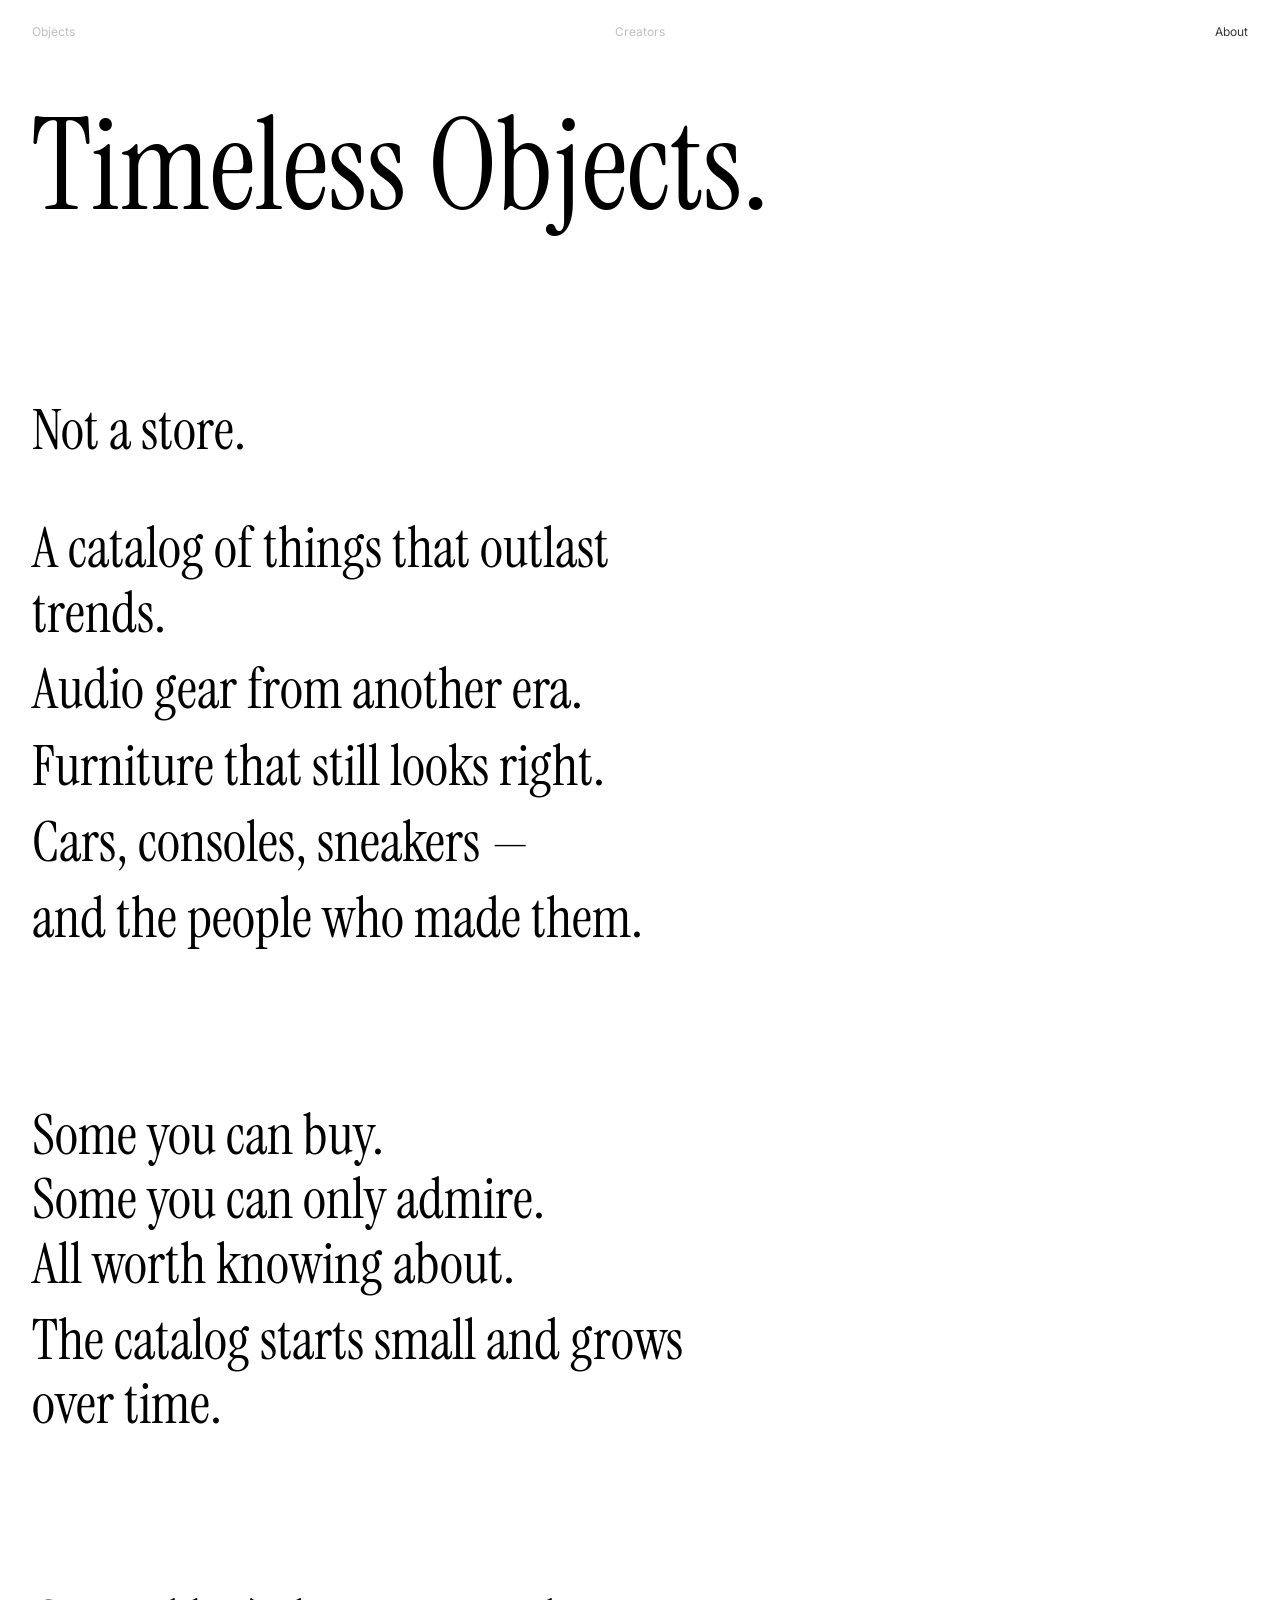
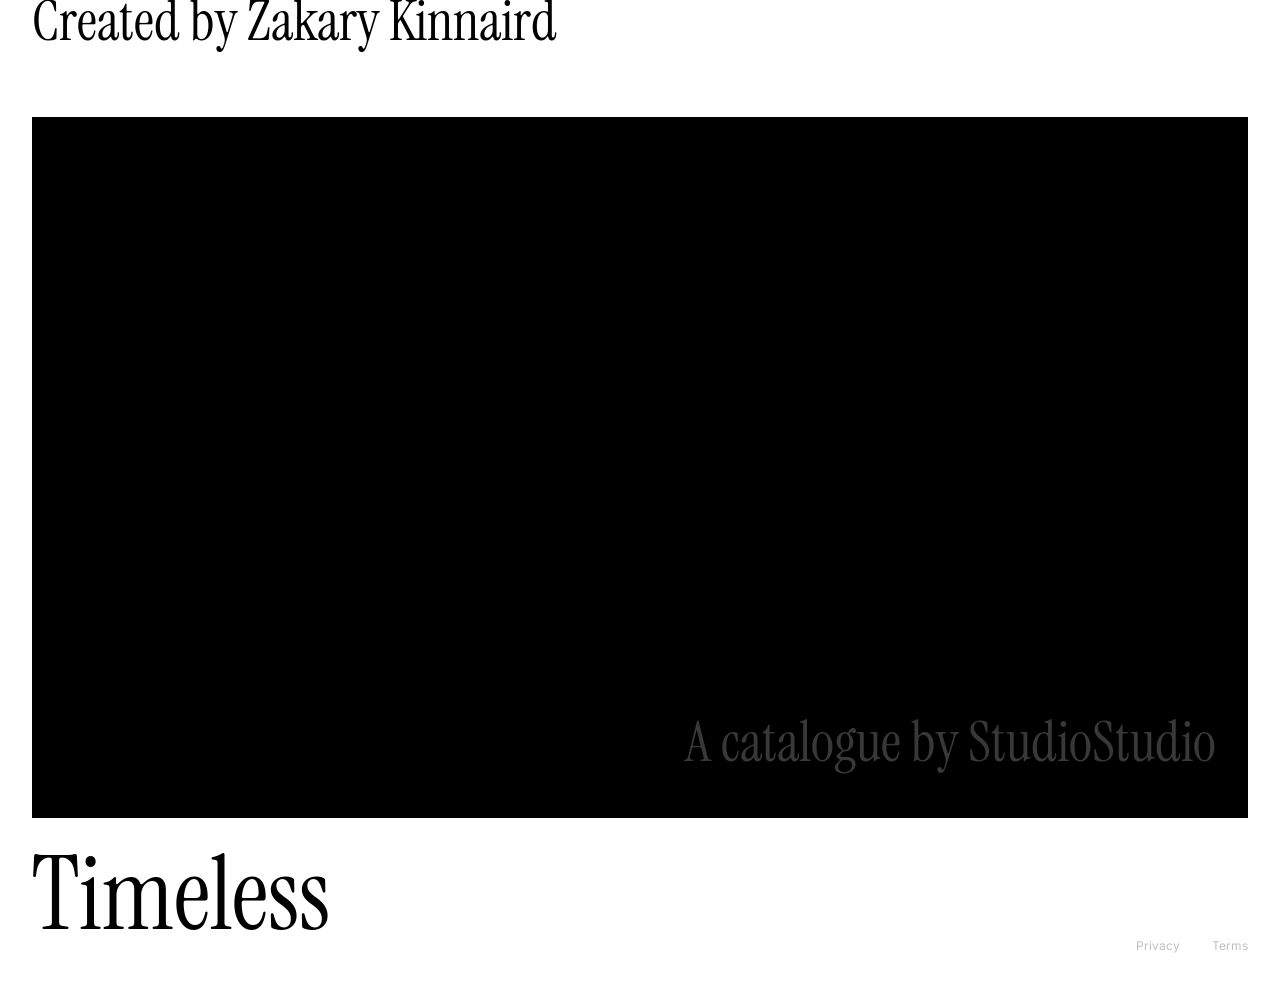
==== commit 31f83154: "Add content guide, SEO tooling, and share meta for launch readiness. Co-authored-by: Cursor <cursora" ====
--- a/about.html
+++ b/about.html
@@ -4,15 +4,38 @@
     <meta charset="UTF-8">
     <meta name="viewport" content="width=device-width, initial-scale=1.0">
     <title>About — Timeless Objects</title>
-    <meta name="description" content="A curated catalog of design-led things that outlast trends — objects and the creators behind them.">
+    <meta name="description" content="Not a store. A growing catalog of design-led things that outlast trends — objects and the creators behind them.">
     <meta name="robots" content="index, follow">
     <link rel="canonical" href="https://studiostudio.store/about.html">
     <meta name="theme-color" content="#ffffff">
     <meta property="og:type" content="website">
     <meta property="og:site_name" content="Timeless Objects">
     <meta property="og:title" content="About — Timeless Objects">
-    <meta property="og:description" content="Objects that outlast trends. Some you can buy. Some you can only admire.">
+    <meta property="og:description" content="Not a store. A catalog of things that outlast trends. Some you can buy. Some you can only admire.">
     <meta property="og:url" content="https://studiostudio.store/about.html">
+    <meta property="og:image" content="https://studiostudio.store/images/share/og-default.webp">
+    <meta property="og:image:width" content="1500">
+    <meta property="og:image:height" content="1500">
+    <meta property="og:image:alt" content="Timeless Objects — about the catalog">
+    <meta name="twitter:card" content="summary_large_image">
+    <meta name="twitter:title" content="About — Timeless Objects">
+    <meta name="twitter:description" content="Not a store. A catalog of things that outlast trends. Some you can buy. Some you can only admire.">
+    <meta name="twitter:image" content="https://studiostudio.store/images/share/og-default.webp">
+    <meta name="twitter:image:alt" content="Timeless Objects — about the catalog">
+    <script type="application/ld+json">
+    {
+        "@context": "https://schema.org",
+        "@type": "AboutPage",
+        "name": "About Timeless Objects",
+        "url": "https://studiostudio.store/about.html",
+        "description": "A growing catalog of design-led things that outlast trends.",
+        "isPartOf": {
+            "@type": "WebSite",
+            "name": "Timeless Objects",
+            "url": "https://studiostudio.store/"
+        }
+    }
+    </script>
     <link rel="preconnect" href="https://fonts.googleapis.com">
     <link rel="preconnect" href="https://fonts.gstatic.com" crossorigin>
     <link href="https://fonts.googleapis.com/css2?family=Instrument+Serif&family=Inter:wght@400;500;600&display=swap" rel="stylesheet">
@@ -46,6 +69,7 @@
                 <p class="story-line">Cars, consoles, sneakers —</p>
                 <p class="story-line">and the people who made them.</p>
                 <p class="story-line story-line--close">Some you can buy.<br>Some you can only admire.<br>All worth knowing about.</p>
+                <p class="story-line">The catalog starts small and grows over time.</p>
                 <p class="story-line story-line--close story-line--split">
                     <span class="story-line__segment">Created by </span><a class="story-line__segment" href="https://zakarykinnaird.com/">Zakary Kinnaird</a>
                 </p>
@@ -62,6 +86,7 @@
                 <div class="site-footer__title-row">
                     <h2 class="site-footer__title"><a class="site-footer__title-link" href="index.html">Timeless</a></h2>
                     <nav class="site-footer__legal-nav" aria-label="Legal">
+                        <a href="privacy.html" class="site-footer__legal-link">Privacy</a>
                         <a href="terms.html" class="site-footer__legal-link site-footer__legal-link--terms">Terms</a>
                     </nav>
                 </div>
--- a/styles.css
+++ b/styles.css
@@ -37,6 +37,7 @@
     --catalog-padding: 32px;
     --screen-bottom-padding: 48px;
     --detail-title-size: 128px;
+    --detail-copy-size: clamp(16px, 2vw, 20px);
     --site-header-height: 51px;
     --footer-closing-height: 80px;
     --inter-ui-size: 12px;
@@ -1065,6 +1066,12 @@
 
 .site-footer--catalog .site-footer__nav .filter-bar {
     width: 100%;
+    align-self: stretch;
+    height: 100%;
+}
+
+.site-footer--catalog .site-footer__nav .filter-bar__group {
+    align-items: stretch;
 }
 
 .filter-bar--footer .filter-bar__group--end {
@@ -1074,6 +1081,8 @@
 .site-footer__maker {
     display: inline-flex;
     align-items: center;
+    align-self: stretch;
+    min-height: var(--site-header-height);
     gap: 0.35em;
     color: var(--text-dimmed);
     text-decoration: none;
@@ -1224,6 +1233,15 @@
     pointer-events: auto;
 }
 
+.site-header .filter-bar {
+    align-self: stretch;
+    height: 100%;
+}
+
+.site-header .filter-bar__group {
+    align-items: stretch;
+}
+
 .page--catalog .site-header {
     opacity: 0;
 }
@@ -1267,6 +1285,10 @@
     background: none;
     padding: 0;
     cursor: pointer;
+    display: inline-flex;
+    align-items: center;
+    align-self: stretch;
+    min-height: var(--site-header-height);
     font-family: Inter, "Helvetica Neue", Helvetica, sans-serif;
     font-size: var(--inter-ui-size);
     font-weight: 400;
@@ -1284,12 +1306,14 @@
 .collection-tabs--desktop {
     display: flex;
     flex-wrap: wrap;
-    align-items: center;
+    align-items: stretch;
     gap: 12px 16px;
 }
 
 .collection-dropdown--mobile {
     display: none;
+    align-items: stretch;
+    align-self: stretch;
 }
 
 .collection-dropdown {
@@ -1664,6 +1688,17 @@
     line-height: 1;
     word-break: break-word;
     color: var(--text-primary);
+}
+
+.detail-title__link {
+    color: inherit;
+    text-decoration: none;
+    transition: color var(--link-hover-duration) var(--link-hover-ease);
+}
+
+.detail-title__link:hover,
+.detail-title__link:focus-visible {
+    color: var(--text-dimmed);
 }
 
 .detail-header__dot {
@@ -1766,10 +1801,14 @@
     overflow: visible;
 }
 
+.page--detail .detail-hero:has(.detail-hero__image),
+.page--detail .detail-hero:has(.detail-hero__placeholder) {
+    background: var(--placeholder);
+}
+
 .page--detail .detail-hero:has(.detail-hero__placeholder) {
     aspect-ratio: 16 / 9;
     overflow: hidden;
-    background: var(--placeholder);
 }
 
 .page--detail .detail-hero:has(.detail-hero__placeholder) .detail-hero__media {
@@ -1829,7 +1868,7 @@
 .detail-about__body {
     grid-column: 1;
     min-width: 0;
-    max-width: 640px;
+    max-width: min(640px, 80ch);
 }
 
 .detail-about__heading {
@@ -1840,6 +1879,7 @@
     line-height: 1;
     color: var(--text-dimmed);
     margin-bottom: 0;
+    text-wrap: balance;
 }
 
 .detail-brand--aside {
@@ -1910,10 +1950,13 @@
 
 .detail-copy {
     font-family: Inter, "Helvetica Neue", Helvetica, sans-serif;
-    font-size: 17px;
+    font-size: var(--detail-copy-size);
     font-weight: 400;
     line-height: 1.55;
-    color: var(--text-primary);
+    color: var(--text-muted);
+    text-wrap: pretty;
+    hyphens: none;
+    overflow-wrap: break-word;
 }
 
 .detail-copy + .detail-copy {
@@ -2009,6 +2052,7 @@
         --catalog-padding: 16px;
         --screen-bottom-padding: 40px;
         --detail-title-size: 72px;
+        --detail-copy-size: 14px;
         --site-header-height: 50px;
     }
 
@@ -2074,7 +2118,7 @@
         margin-left: auto;
         padding-left: 16px;
         background: linear-gradient(to right, transparent, var(--background) 12px);
-        align-self: center;
+        align-self: stretch;
     }
 
     .site-footer--catalog .site-footer__nav {
@@ -2089,7 +2133,8 @@
 
     .collection-dropdown--mobile {
         display: flex;
-        align-items: center;
+        align-items: stretch;
+        align-self: stretch;
     }
 
     .page--catalog .site-header .filter-bar,
@@ -2198,7 +2243,11 @@
     .detail-brand--mobile-footer {
         display: flex;
         grid-column: 1 / -1;
-        justify-content: flex-end;
+        justify-content: flex-start;
+    }
+
+    .detail-brand--mobile-footer .detail-brand__link {
+        justify-content: flex-start;
     }
 
     .object-nav {
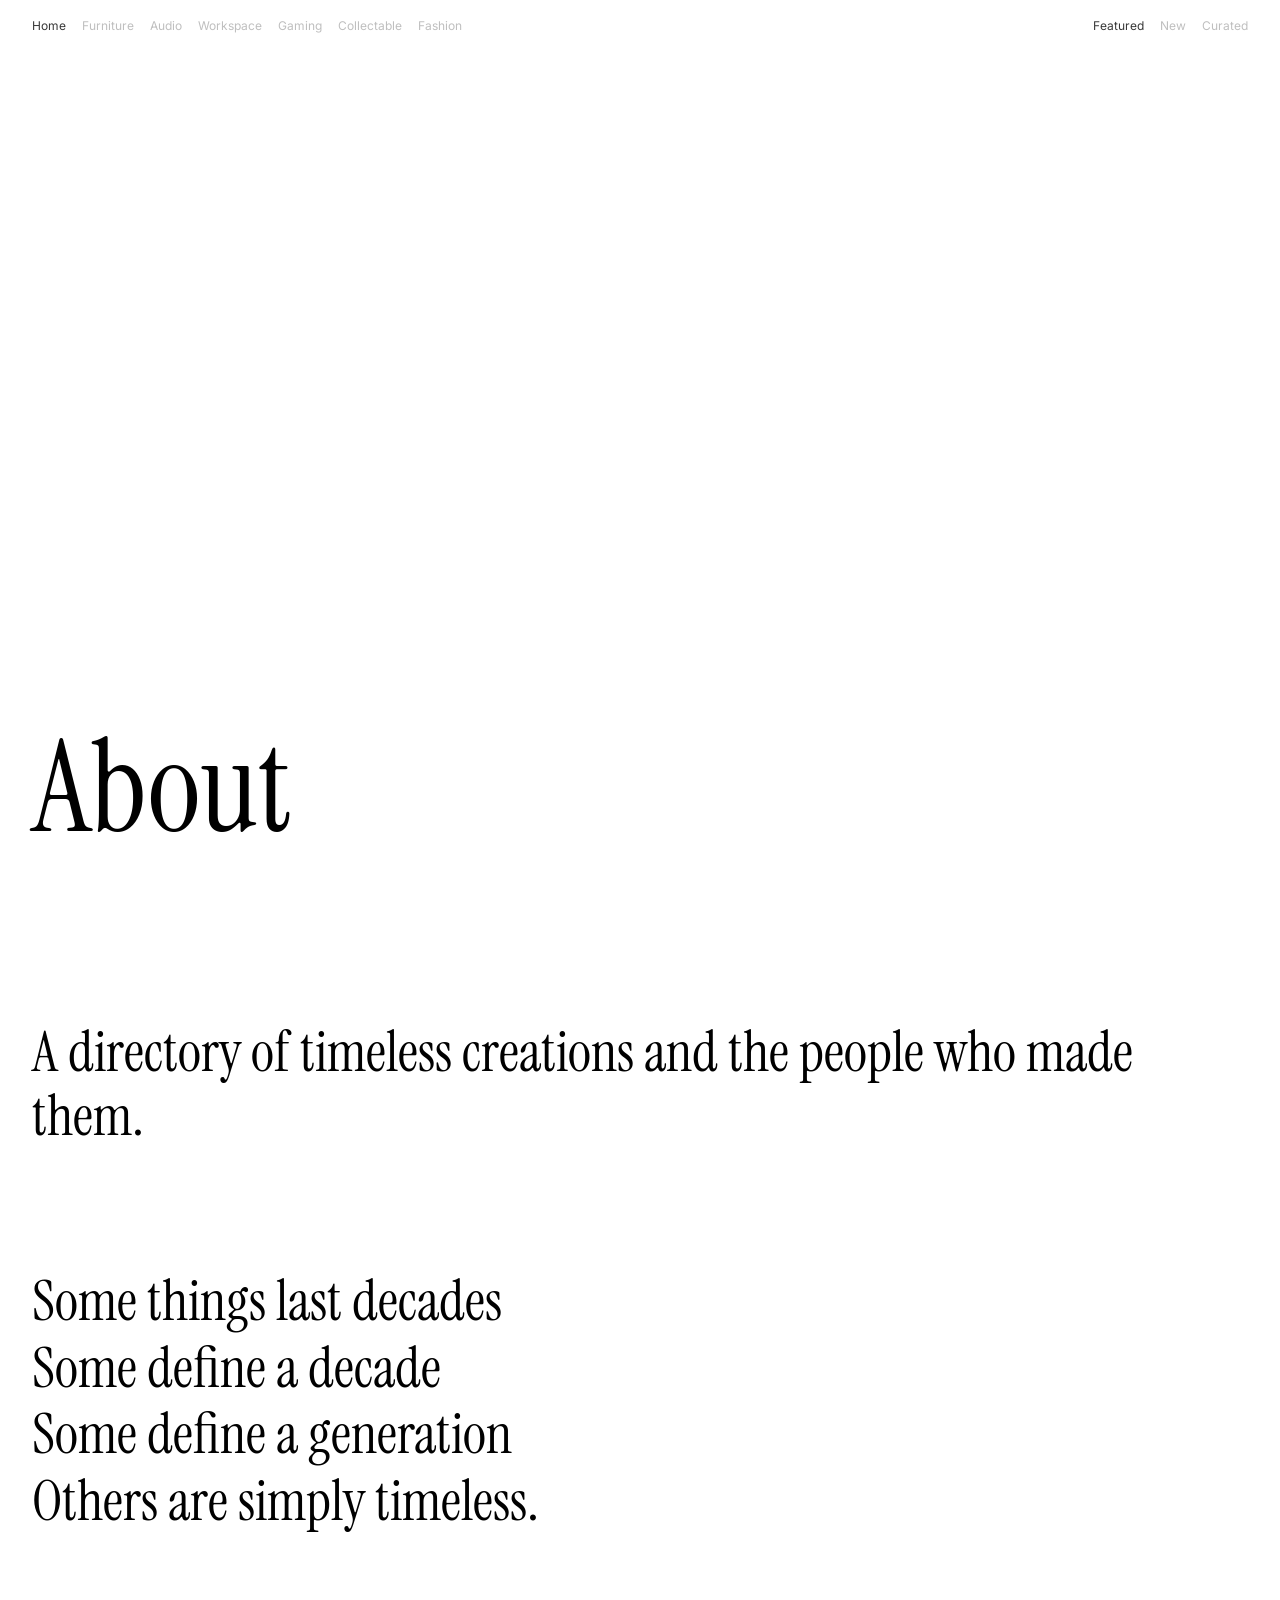
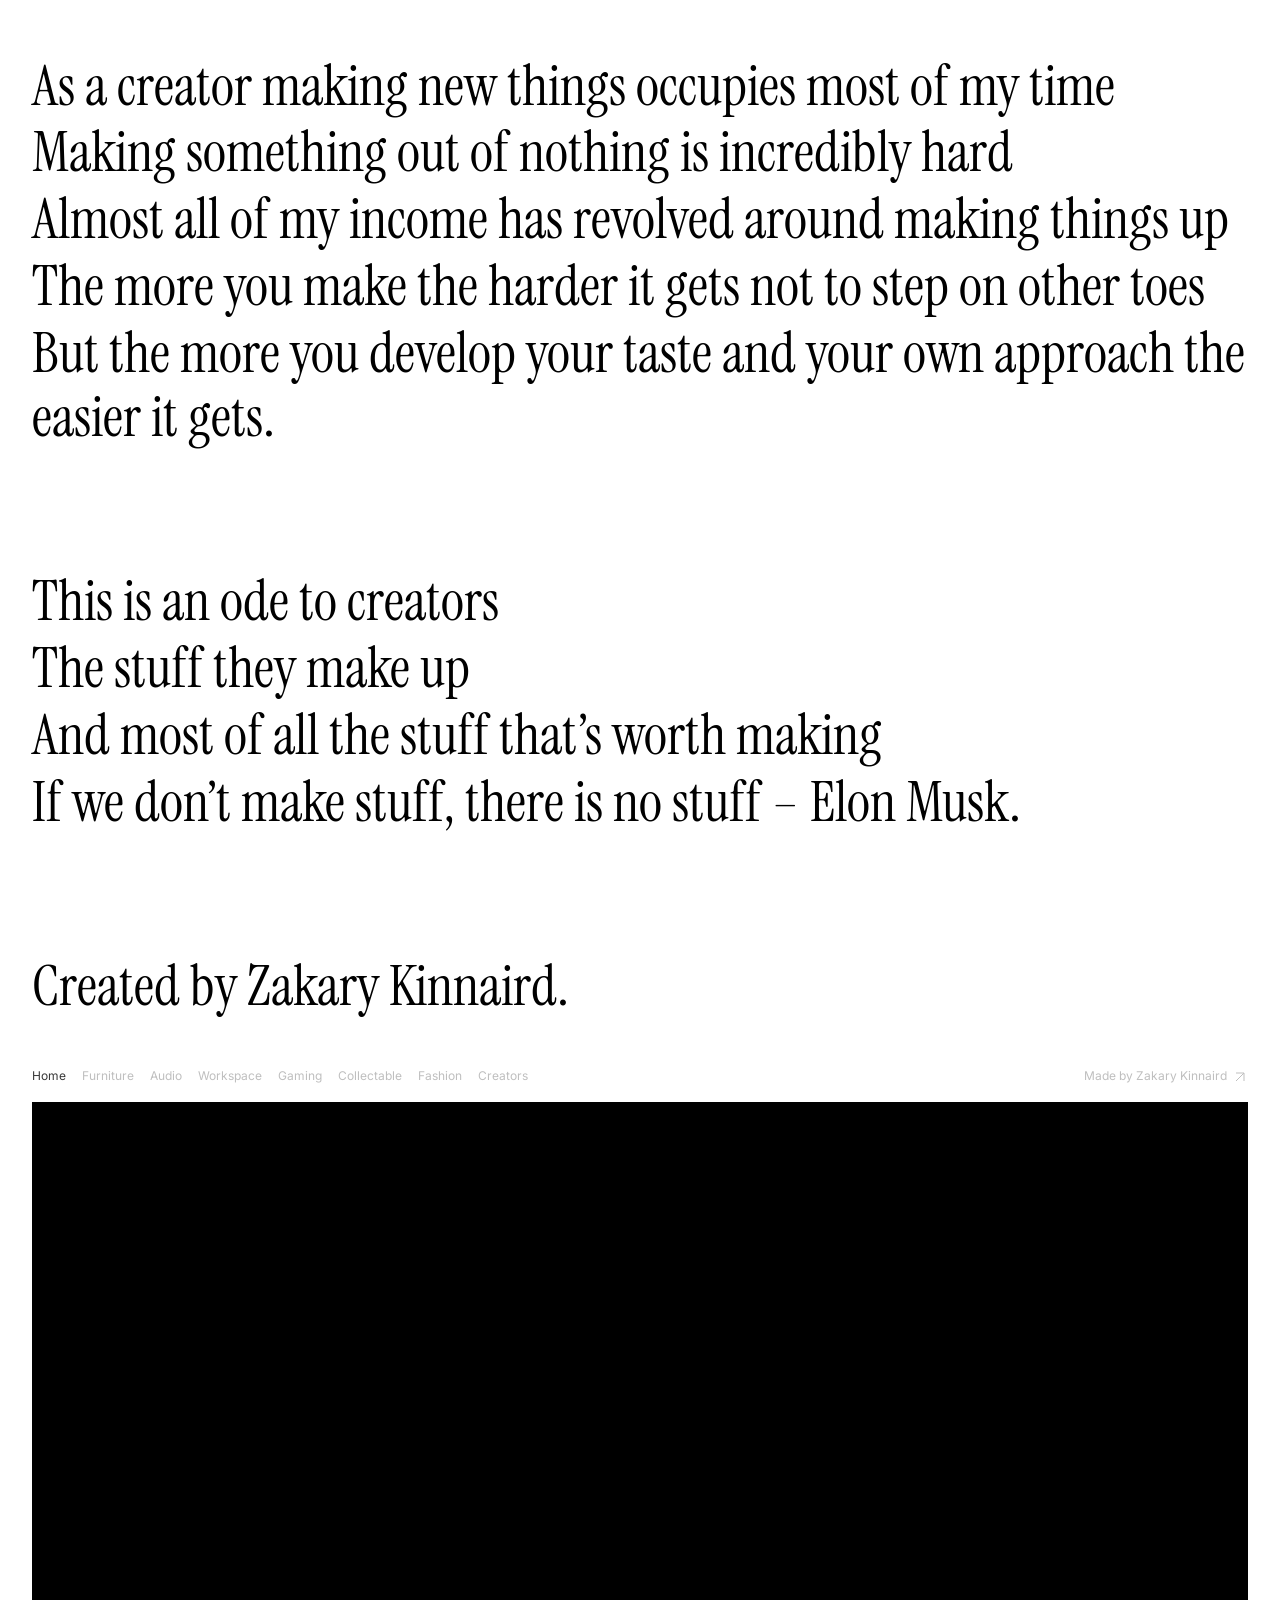
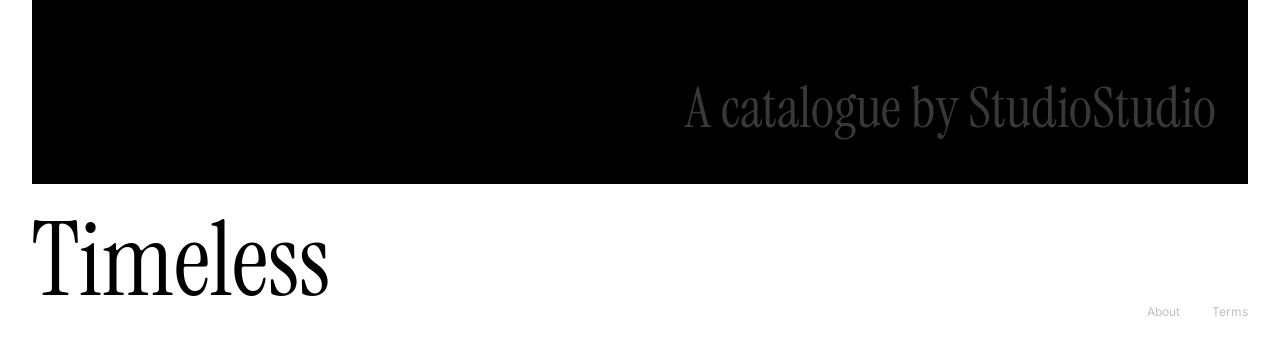
==== commit 85a201fa: "Rebuild the about page with video hero, catalog nav, and grouped full-width copy. Co-authored-by: Cu" ====
--- a/about.html
+++ b/about.html
@@ -4,35 +4,35 @@
     <meta charset="UTF-8">
     <meta name="viewport" content="width=device-width, initial-scale=1.0">
     <title>About — Timeless Objects</title>
-    <meta name="description" content="Not a store. A growing catalog of design-led things that outlast trends — objects and the creators behind them.">
+    <meta name="description" content="A directory of timeless creations and the people who made them. An ode to creators and the stuff worth making.">
     <meta name="robots" content="index, follow">
-    <link rel="canonical" href="https://studiostudio.store/about.html">
+    <link rel="canonical" href="https://timeless.directory/about.html">
     <meta name="theme-color" content="#ffffff">
     <meta property="og:type" content="website">
     <meta property="og:site_name" content="Timeless Objects">
     <meta property="og:title" content="About — Timeless Objects">
-    <meta property="og:description" content="Not a store. A catalog of things that outlast trends. Some you can buy. Some you can only admire.">
-    <meta property="og:url" content="https://studiostudio.store/about.html">
-    <meta property="og:image" content="https://studiostudio.store/images/share/og-default.webp">
+    <meta property="og:description" content="A directory of timeless creations and the people who made them.">
+    <meta property="og:url" content="https://timeless.directory/about.html">
+    <meta property="og:image" content="https://timeless.directory/images/share/og-default.webp">
     <meta property="og:image:width" content="1500">
     <meta property="og:image:height" content="1500">
     <meta property="og:image:alt" content="Timeless Objects — about the catalog">
     <meta name="twitter:card" content="summary_large_image">
     <meta name="twitter:title" content="About — Timeless Objects">
-    <meta name="twitter:description" content="Not a store. A catalog of things that outlast trends. Some you can buy. Some you can only admire.">
-    <meta name="twitter:image" content="https://studiostudio.store/images/share/og-default.webp">
+    <meta name="twitter:description" content="A directory of timeless creations and the people who made them.">
+    <meta name="twitter:image" content="https://timeless.directory/images/share/og-default.webp">
     <meta name="twitter:image:alt" content="Timeless Objects — about the catalog">
     <script type="application/ld+json">
     {
         "@context": "https://schema.org",
         "@type": "AboutPage",
         "name": "About Timeless Objects",
-        "url": "https://studiostudio.store/about.html",
-        "description": "A growing catalog of design-led things that outlast trends.",
+        "url": "https://timeless.directory/about.html",
+        "description": "A directory of timeless creations and the people who made them.",
         "isPartOf": {
             "@type": "WebSite",
             "name": "Timeless Objects",
-            "url": "https://studiostudio.store/"
+            "url": "https://timeless.directory/"
         }
     }
     </script>
@@ -46,53 +46,130 @@
         (function () {
             var height = Math.round(window.innerHeight);
             document.documentElement.style.setProperty("--top-screen-height", height + "px");
+            if (height <= 700) {
+                document.documentElement.classList.add("compact-top");
+            }
+            try {
+                if (sessionStorage.getItem("timeless-nav-intro-seen")) {
+                    document.documentElement.classList.add("nav-intro-seen");
+                }
+            } catch (error) {}
         })();
     </script>
 </head>
 <body>
     <div class="page page--about-timeless">
-        <header class="site-header site-header--simple">
-            <nav class="site-nav" aria-label="Primary">
-                <a href="index.html" class="site-nav__link site-nav__link--anchor">Objects</a>
-                <a href="index.html?view=creators" class="site-nav__link site-nav__link--anchor">Creators</a>
-                <a href="about.html" class="site-nav__link site-nav__link--active site-nav__link--anchor" aria-current="page">About</a>
-            </nav>
-        </header>
+        <div class="top-screen">
+            <header class="site-header site-header--about">
+                <nav class="filter-bar" aria-label="Browse">
+                    <div class="filter-bar__group filter-bar__group--start"></div>
+                    <div class="filter-bar__group filter-bar__group--end"></div>
+                </nav>
+            </header>
+
+            <div class="home-frame">
+                <section class="hero" aria-label="Timeless Objects">
+                    <div class="about-hero hero-media hero-media--video is-developing">
+                        <video
+                            class="hero-video hero-video--desktop"
+                            src="videos/hero-desktop.mp4"
+                            muted
+                            autoplay
+                            loop
+                            playsinline
+                            preload="auto"
+                            aria-label="Timeless Objects catalog"
+                        ></video>
+                        <video
+                            class="hero-video hero-video--mobile"
+                            src="videos/hero-mobile.mp4"
+                            muted
+                            autoplay
+                            loop
+                            playsinline
+                            preload="auto"
+                            aria-label="Timeless Objects catalog"
+                        ></video>
+                        <span class="hero-develop" aria-hidden="true"></span>
+                    </div>
+                </section>
+
+                <section class="title-row title-row--about">
+                    <h1 class="title">About</h1>
+                </section>
+            </div>
+        </div>
 
         <main class="about-timeless">
-            <h1 class="about-timeless__title">Timeless Objects.</h1>
-            <div class="about-copy story-copy">
-                <p class="story-line story-line--lead">Not a store.</p>
-                <p class="story-line">A catalog of things that outlast trends.</p>
-                <p class="story-line">Audio gear from another era.</p>
-                <p class="story-line">Furniture that still looks right.</p>
-                <p class="story-line">Cars, consoles, sneakers —</p>
-                <p class="story-line">and the people who made them.</p>
-                <p class="story-line story-line--close">Some you can buy.<br>Some you can only admire.<br>All worth knowing about.</p>
-                <p class="story-line">The catalog starts small and grows over time.</p>
-                <p class="story-line story-line--close story-line--split">
-                    <span class="story-line__segment">Created by </span><a class="story-line__segment" href="https://zakarykinnaird.com/">Zakary Kinnaird</a>
+            <div class="about-copy">
+                <p class="story-line story-line--lead">A directory of timeless creations and the people who made them.</p>
+
+                <div class="about-copy__group story-copy">
+                    <p class="story-line">Some things last decades</p>
+                    <p class="story-line">Some define a decade</p>
+                    <p class="story-line">Some define a generation</p>
+                    <p class="story-line">Others are simply timeless.</p>
+                </div>
+
+                <div class="about-copy__group story-copy">
+                    <p class="story-line">As a creator making new things occupies most of my time</p>
+                    <p class="story-line">Making something out of nothing is incredibly hard</p>
+                    <p class="story-line">Almost all of my income has revolved around making things up</p>
+                    <p class="story-line">The more you make the harder it gets not to step on other toes</p>
+                    <p class="story-line">But the more you develop your taste and your own approach the easier it gets.</p>
+                </div>
+
+                <div class="about-copy__group story-copy">
+                    <p class="story-line">This is an ode to creators</p>
+                    <p class="story-line">The stuff they make up</p>
+                    <p class="story-line">And most of all the stuff that’s worth making</p>
+                    <p class="story-line">If we don’t make stuff, there is no stuff – Elon Musk.</p>
+                </div>
+
+                <p class="story-line story-line--split">
+                    <span class="story-line__segment">Created by </span><a class="story-line__segment" href="https://zakarykinnaird.com/">Zakary Kinnaird</a><span class="story-line__segment">.</span>
                 </p>
             </div>
         </main>
 
-        <footer class="site-footer">
-            <div class="site-footer__credit">
-                <div class="site-footer__credit-panel">
-                    <p class="site-footer__credit-label site-footer__text">A catalogue by StudioStudio</p>
+        <footer class="site-footer site-footer--catalog">
+            <div class="site-footer__stage">
+                <div class="site-footer__nav">
+                    <nav class="filter-bar filter-bar--footer" aria-label="Footer browse">
+                        <div class="filter-bar__group filter-bar__group--start"></div>
+                        <div class="filter-bar__group filter-bar__group--end">
+                            <a
+                                class="site-footer__maker"
+                                href="https://zakarykinnaird.com/"
+                                target="_blank"
+                                rel="noopener noreferrer"
+                            >
+                                <span class="site-footer__maker-label">Made by Zakary Kinnaird</span>
+                                <svg class="site-footer__maker-icon" width="17" height="17" viewBox="0 0 17 17" fill="none" aria-hidden="true">
+                                    <path d="M5 5h8v8M5 13l8-8" stroke="currentColor"/>
+                                </svg>
+                            </a>
+                        </div>
+                    </nav>
+                </div>
+                <div class="site-footer__credit">
+                    <div class="site-footer__credit-panel">
+                        <p class="site-footer__credit-label site-footer__text">A catalogue by StudioStudio</p>
+                    </div>
                 </div>
             </div>
-            <div class="site-footer__closing">
-                <div class="site-footer__title-row">
+            <div class="site-footer__closing site-footer__closing--catalog">
+                <div class="site-footer__title-row site-footer__title-row--catalog">
                     <h2 class="site-footer__title"><a class="site-footer__title-link" href="index.html">Timeless</a></h2>
-                    <nav class="site-footer__legal-nav" aria-label="Legal">
-                        <a href="privacy.html" class="site-footer__legal-link">Privacy</a>
+                    <nav class="site-footer__legal-nav site-footer__legal-nav--catalog" aria-label="Legal">
+                        <a href="about.html" class="site-footer__legal-link site-footer__legal-link--active" aria-current="page">About</a>
                         <a href="terms.html" class="site-footer__legal-link site-footer__legal-link--terms">Terms</a>
                     </nav>
                 </div>
             </div>
         </footer>
     </div>
+    <script src="nav.js"></script>
     <script src="main.js"></script>
 </body>
 </html>
--- a/styles.css
+++ b/styles.css
@@ -373,7 +373,9 @@
     }
 
     .menu,
-    .title-row .app-store-badge {
+    .title-row .app-store-badge,
+    .page--about-timeless .site-header--about,
+    .page--about-timeless .title-row--about {
         opacity: 1;
         animation: none;
     }
@@ -1167,19 +1169,9 @@
         opacity var(--link-hover-duration) var(--link-hover-ease);
 }
 
-.page--about-timeless .site-footer__credit {
+.page--about-timeless .site-footer__stage {
     height: calc(var(--top-screen-height, 100svh) - var(--footer-closing-height));
     min-height: calc(var(--top-screen-height, 100svh) - var(--footer-closing-height));
-    flex: none;
-    display: flex;
-    flex-direction: column;
-    margin-top: 0;
-    padding-top: var(--catalog-padding);
-    padding-right: var(--catalog-padding);
-    padding-left: var(--catalog-padding);
-    padding-bottom: 0;
-    background: var(--background);
-    box-sizing: border-box;
 }
 
 .site-footer__closing--catalog {
@@ -1210,6 +1202,14 @@
 }
 
 /* Timeless Objects — catalog */
+html.catalog-boot {
+    background: var(--background);
+}
+
+html.catalog-boot .page--catalog {
+    visibility: hidden;
+}
+
 .page--catalog {
     align-items: stretch;
     min-height: 100%;
@@ -2007,40 +2007,82 @@
     width: 100%;
 }
 
+.page--about-timeless .top-screen {
+    padding-left: var(--catalog-padding);
+    padding-right: var(--catalog-padding);
+}
+
+.page--about-timeless .site-header--about {
+    position: relative;
+    top: auto;
+    left: auto;
+    right: auto;
+    flex-shrink: 0;
+    width: 100%;
+    height: auto;
+    min-height: var(--site-header-height);
+    padding: calc(env(safe-area-inset-top, 0px) + 0px) 0 0;
+    background: transparent;
+    pointer-events: auto;
+    opacity: 1;
+}
+
+.page--about-timeless .top-screen:has(.hero-media.is-developing) .site-header--about,
+.page--about-timeless .top-screen:has(.hero-media.is-developing) .title-row--about {
+    opacity: 0;
+    animation: nav-fade-in var(--reveal-duration) var(--reveal-ease) var(--nav-fade-delay) both;
+}
+
+.page--about-timeless .top-screen:has(.hero-media.is-developed) .site-header--about,
+.page--about-timeless .top-screen:has(.hero-media.is-developed) .title-row--about {
+    opacity: 1;
+}
+
+html.nav-intro-seen .page--about-timeless .top-screen:has(.hero-media.is-developing) .site-header--about,
+html.nav-intro-seen .page--about-timeless .top-screen:has(.hero-media.is-developing) .title-row--about {
+    opacity: 1;
+    animation: none;
+}
+
+.page--about-timeless .site-header--about .filter-bar {
+    align-self: stretch;
+    height: 100%;
+}
+
+.title-row--about {
+    padding-top: var(--section-gap);
+    padding-bottom: var(--page-padding);
+}
+
 .page--about-timeless .site-footer {
     padding-left: 0;
     padding-right: 0;
 }
 
-.page--about-timeless .site-footer__closing {
+.page--about-timeless .site-footer__closing--catalog {
+    min-height: auto;
+}
+
+.about-timeless {
+    width: 100%;
+    padding: 0 var(--catalog-padding) var(--catalog-padding);
+}
+
+.page--about-timeless .about-copy {
     display: flex;
     flex-direction: column;
-    justify-content: flex-end;
-    padding-left: var(--catalog-padding);
-    padding-right: var(--catalog-padding);
-    min-height: auto;
-    padding-top: var(--catalog-padding);
-    padding-bottom: calc(var(--catalog-padding) + env(safe-area-inset-bottom, 0px));
-}
-
-.about-timeless {
-    width: 100%;
-    padding: var(--site-header-height) var(--catalog-padding) var(--catalog-padding);
-    padding-top: calc(env(safe-area-inset-top, 0px) + var(--site-header-height));
-}
-
-.about-timeless__title {
-    font-family: "Instrument Serif", Georgia, "Times New Roman", serif;
-    font-size: clamp(48px, 10vw, var(--detail-title-size));
-    font-weight: 400;
-    line-height: 1;
-    color: var(--text-primary);
-    margin-bottom: 48px;
-}
-
-.about-timeless .story-copy {
-    gap: 0.75em;
-    max-width: 720px;
+    gap: var(--story-block-gap);
+    width: 100%;
+    max-width: none;
+    padding-top: var(--story-block-gap);
+}
+
+.page--about-timeless .about-copy__group.story-copy {
+    gap: 0.15em;
+}
+
+.page--about-timeless .about-copy .story-line--lead {
+    margin-bottom: 0;
 }
 
 .about-timeless .story-line {
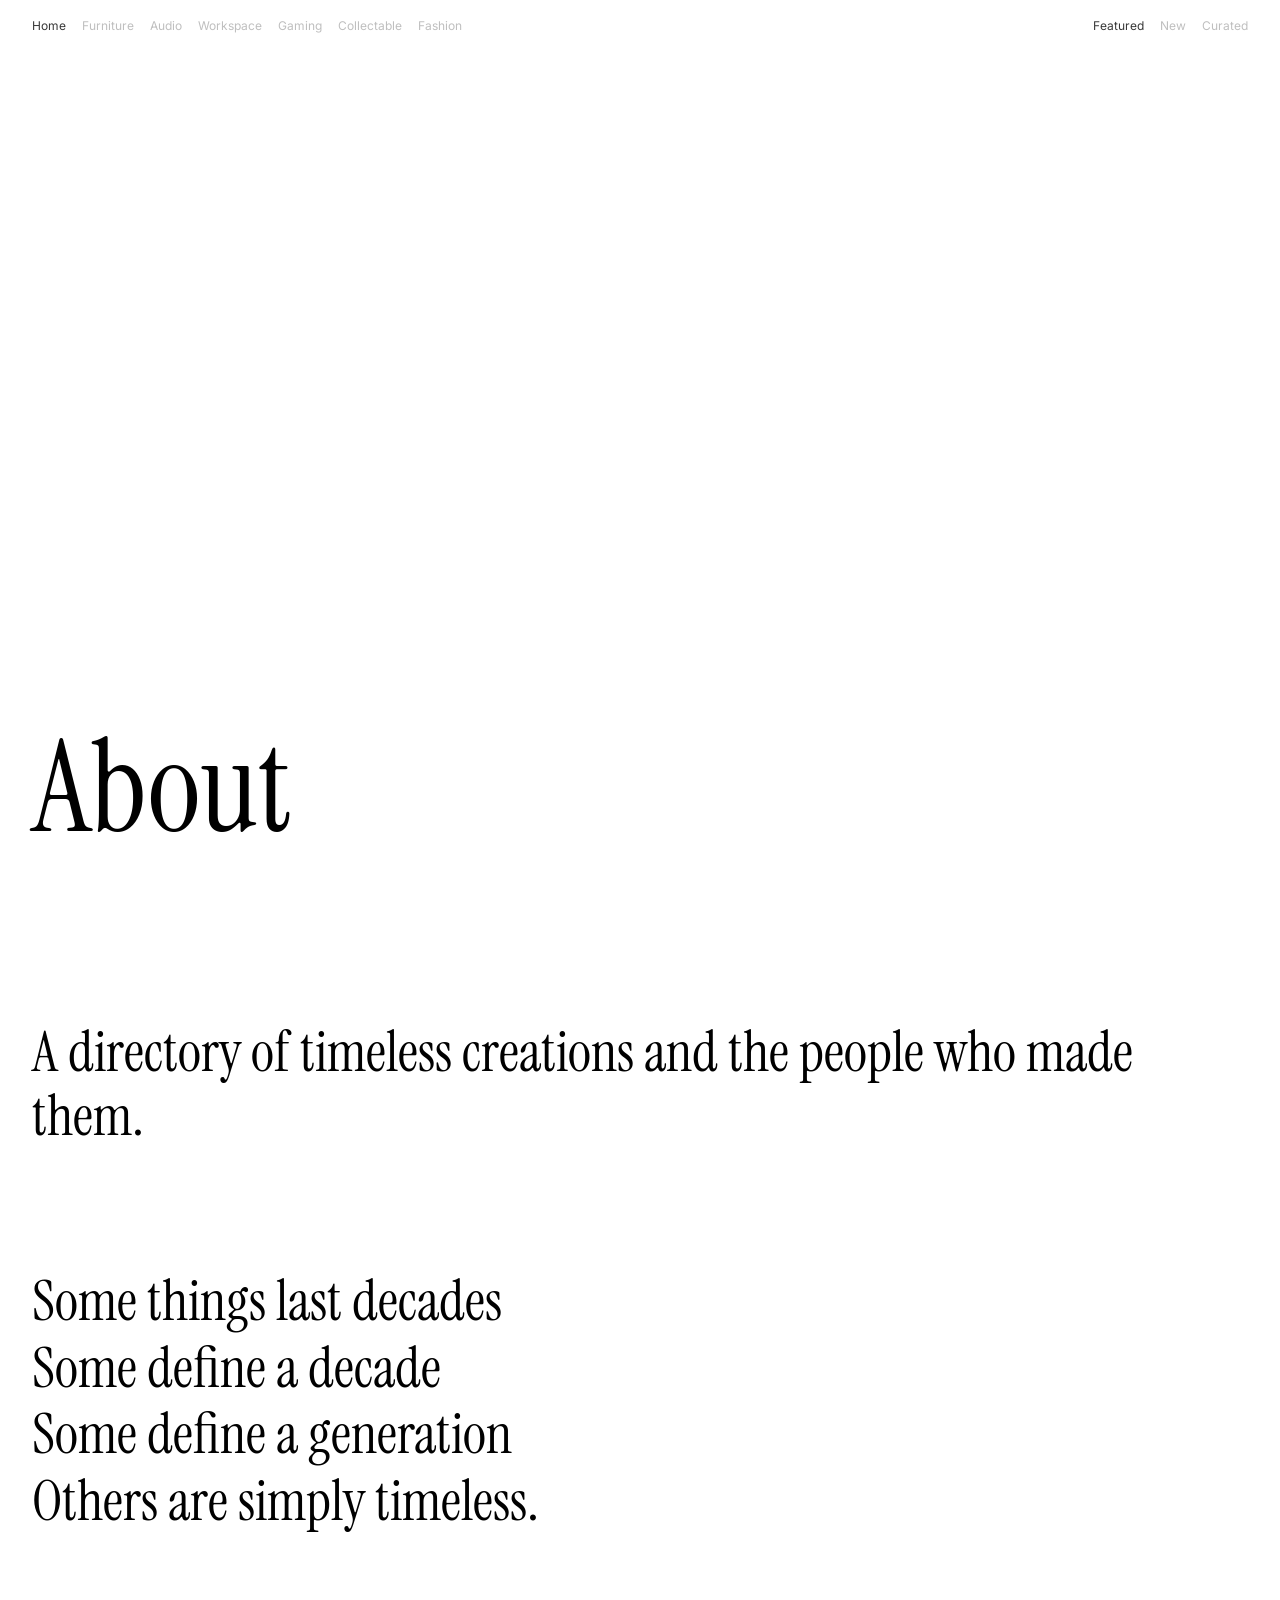
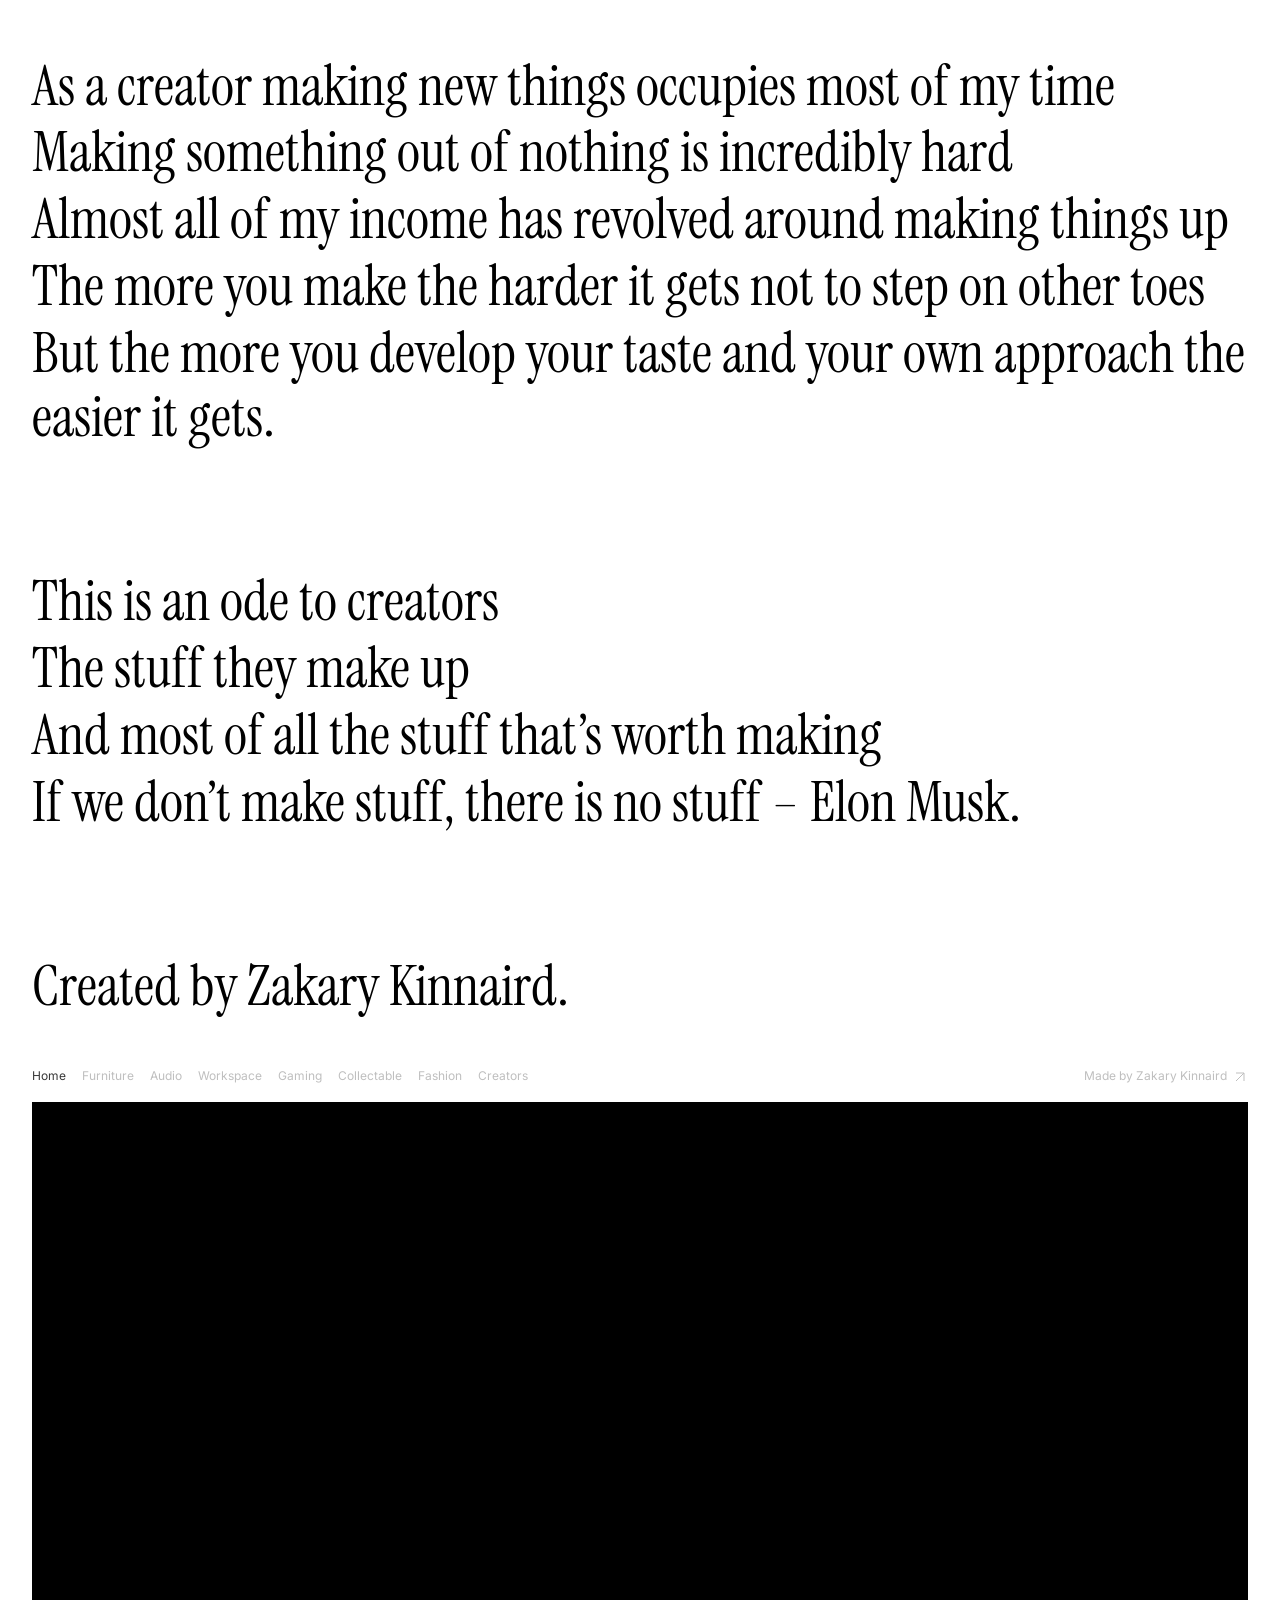
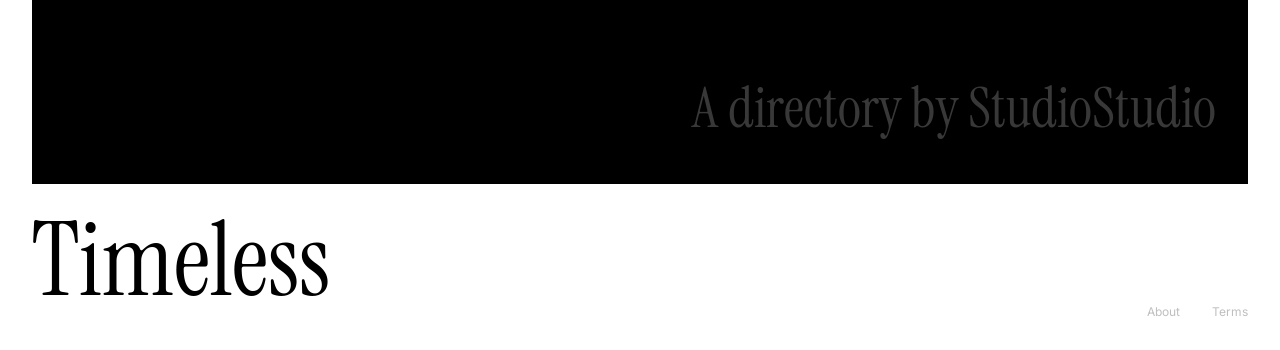
==== commit 1e58dfb1: "Update footer credit to say directory instead of catalogue. Co-authored-by: Cursor <cursoragent@curs" ====
--- a/about.html
+++ b/about.html
@@ -154,7 +154,7 @@
                 </div>
                 <div class="site-footer__credit">
                     <div class="site-footer__credit-panel">
-                        <p class="site-footer__credit-label site-footer__text">A catalogue by StudioStudio</p>
+                        <p class="site-footer__credit-label site-footer__text">A directory by StudioStudio</p>
                     </div>
                 </div>
             </div>
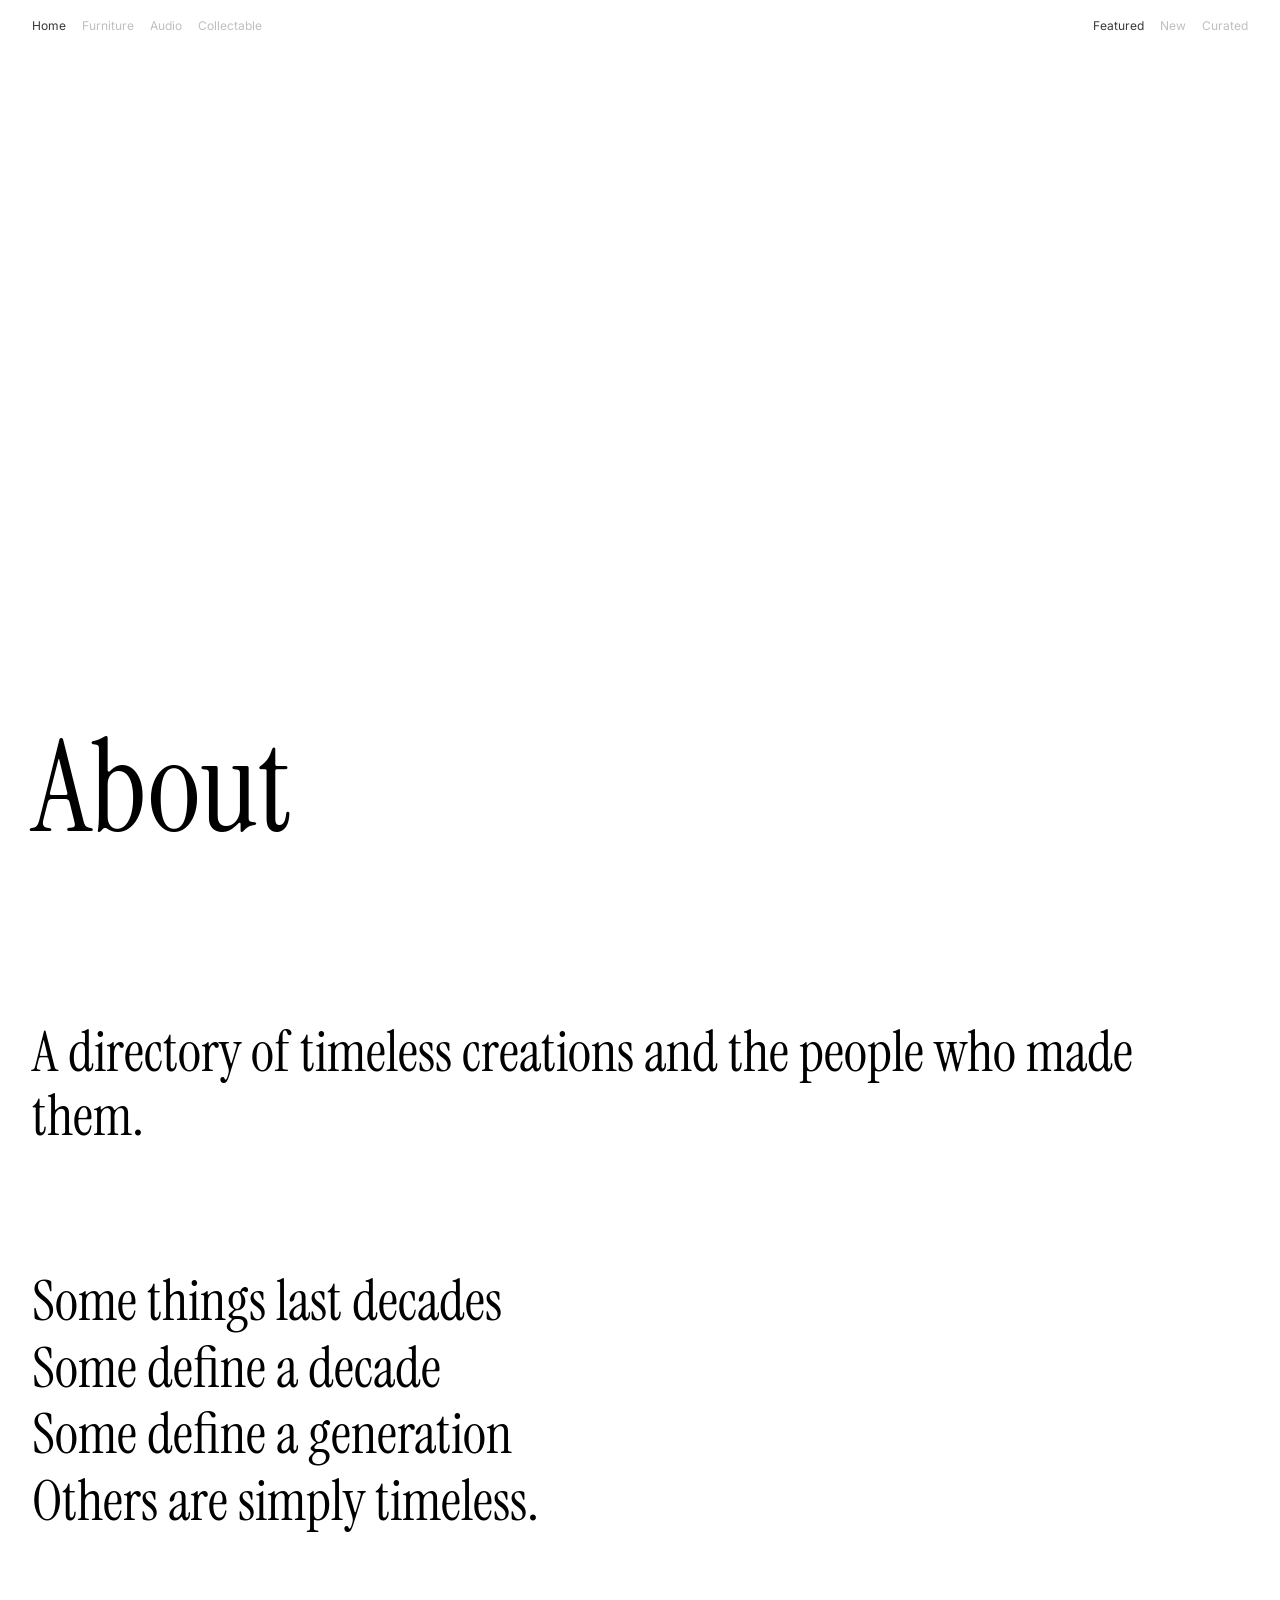
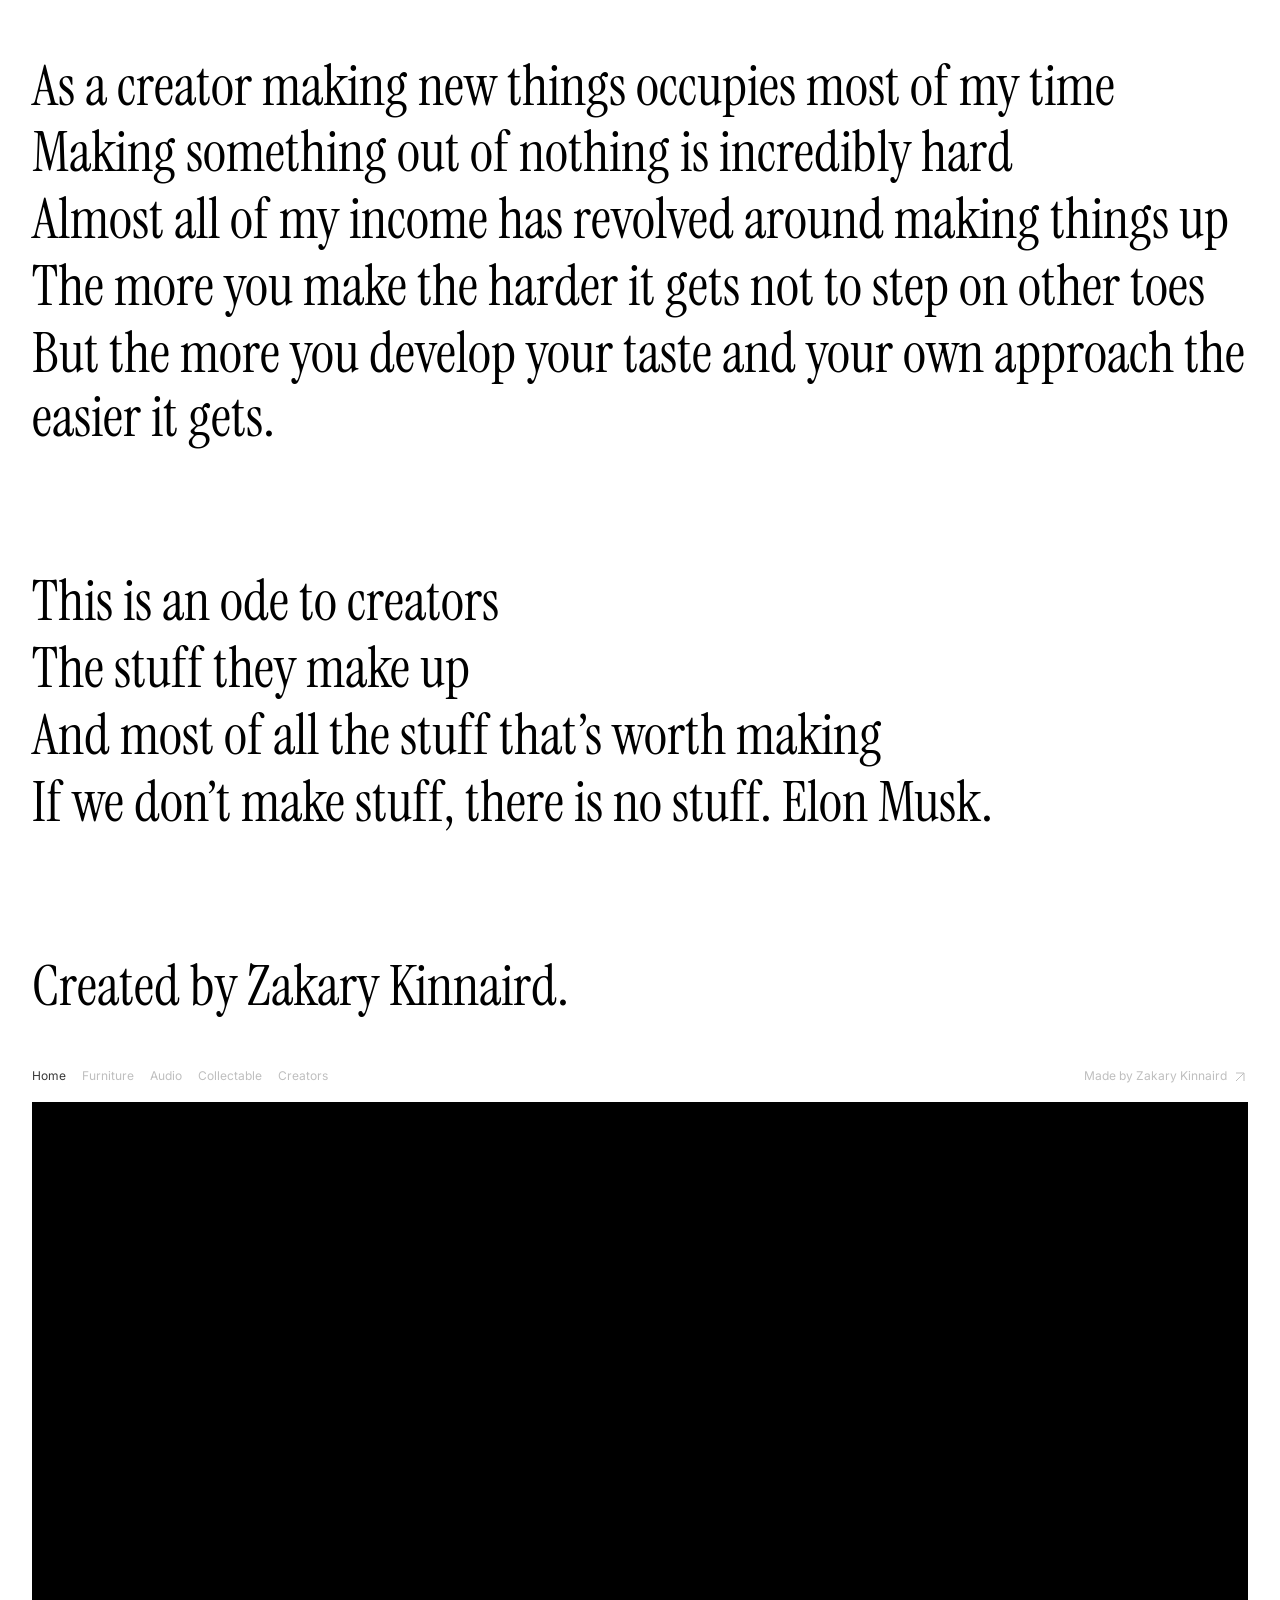
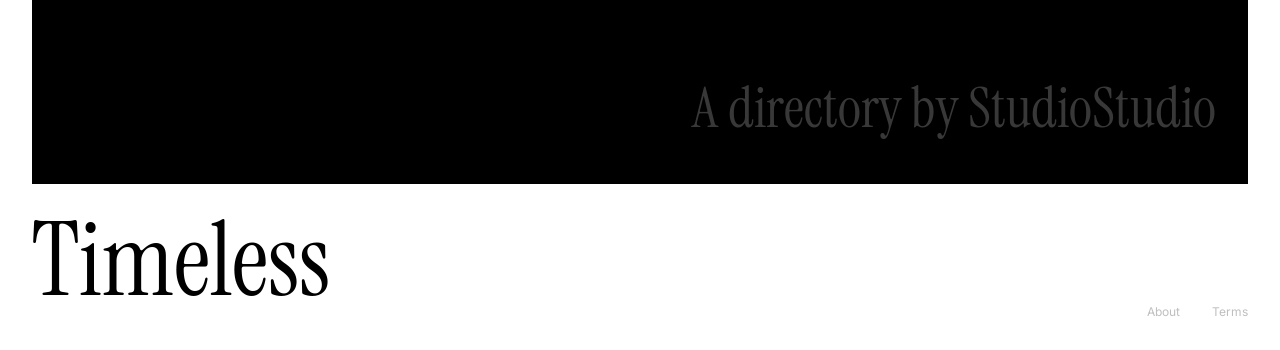
==== commit 964dc05a: "Remove em and en dashes from object and creator descriptions. Co-authored-by: Cursor <cursoragent@cu" ====
--- a/about.html
+++ b/about.html
@@ -123,7 +123,7 @@
                     <p class="story-line">This is an ode to creators</p>
                     <p class="story-line">The stuff they make up</p>
                     <p class="story-line">And most of all the stuff that’s worth making</p>
-                    <p class="story-line">If we don’t make stuff, there is no stuff – Elon Musk.</p>
+                    <p class="story-line">If we don’t make stuff, there is no stuff. Elon Musk.</p>
                 </div>
 
                 <p class="story-line story-line--split">
--- a/styles.css
+++ b/styles.css
@@ -2169,6 +2169,10 @@
         max-height: var(--site-header-height);
     }
 
+    .site-footer__credit-panel {
+        padding: var(--catalog-padding);
+    }
+
     .collection-tabs--desktop {
         display: none;
     }
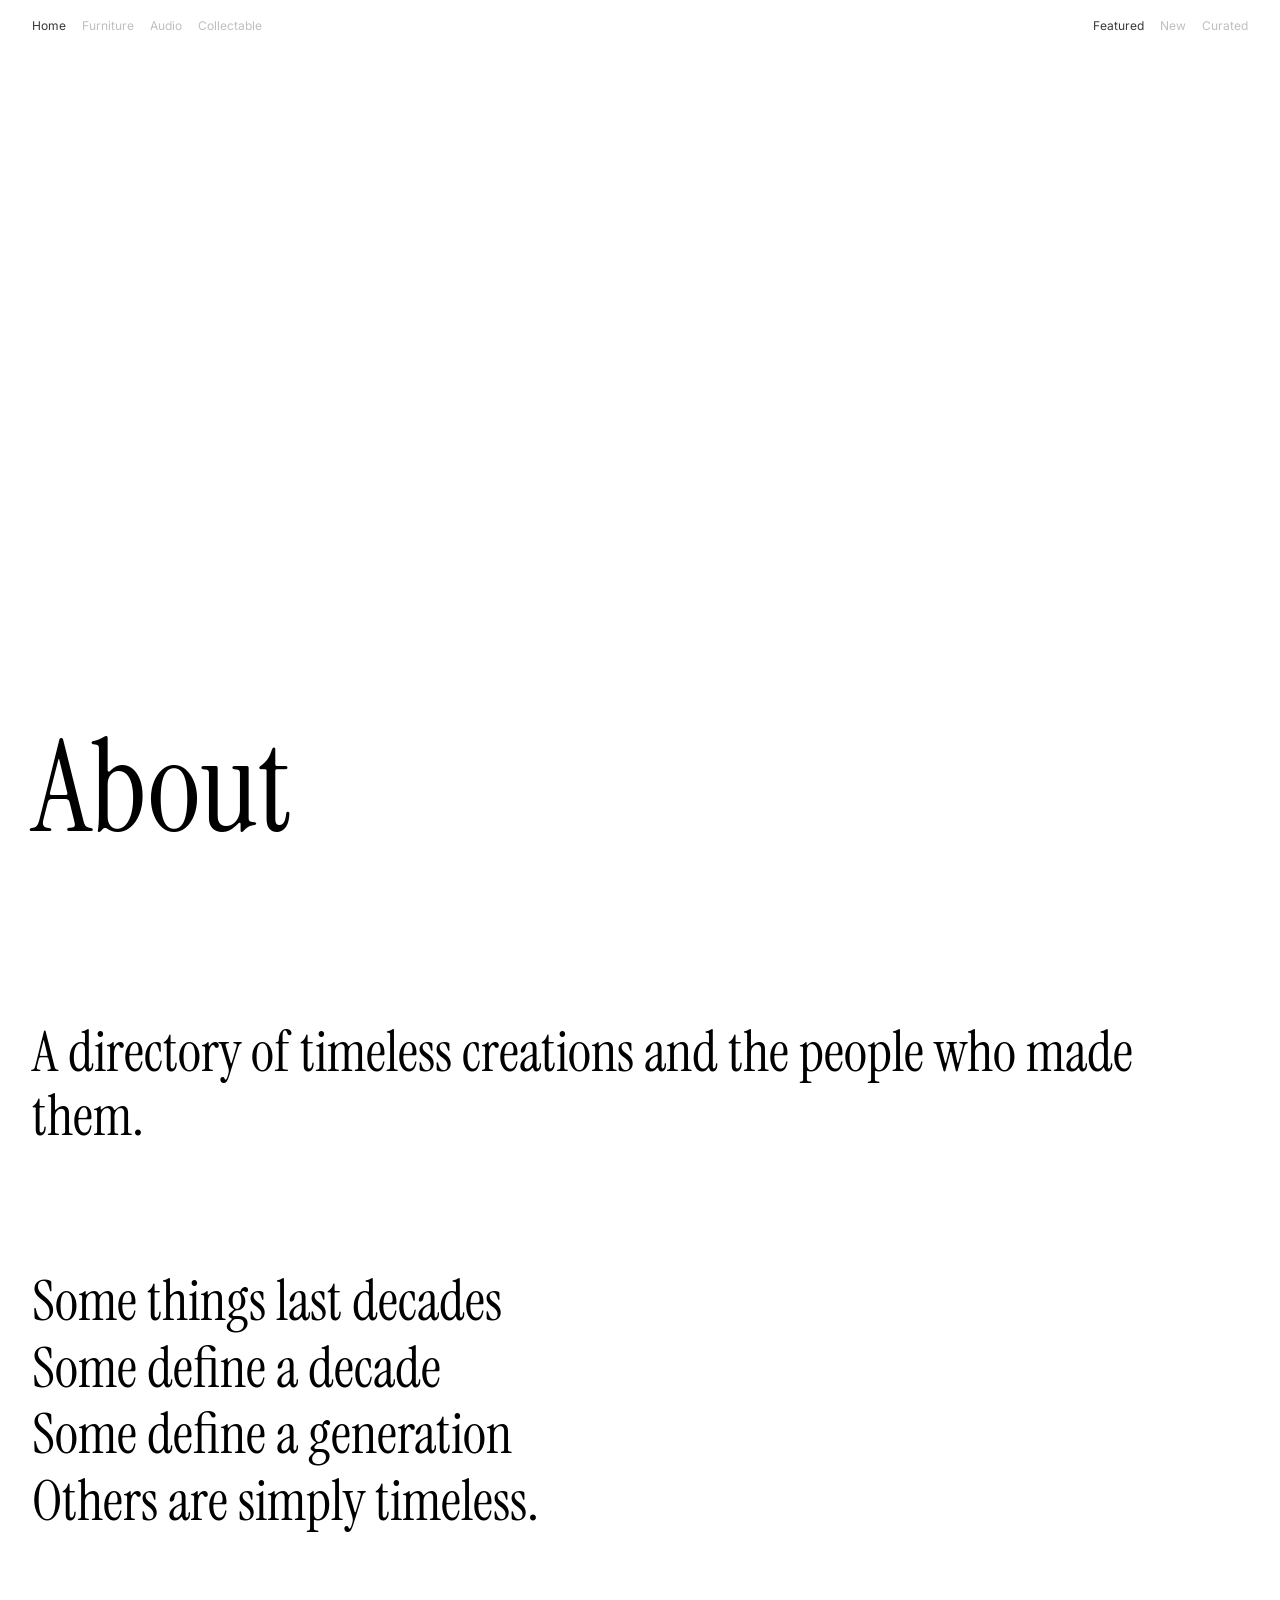
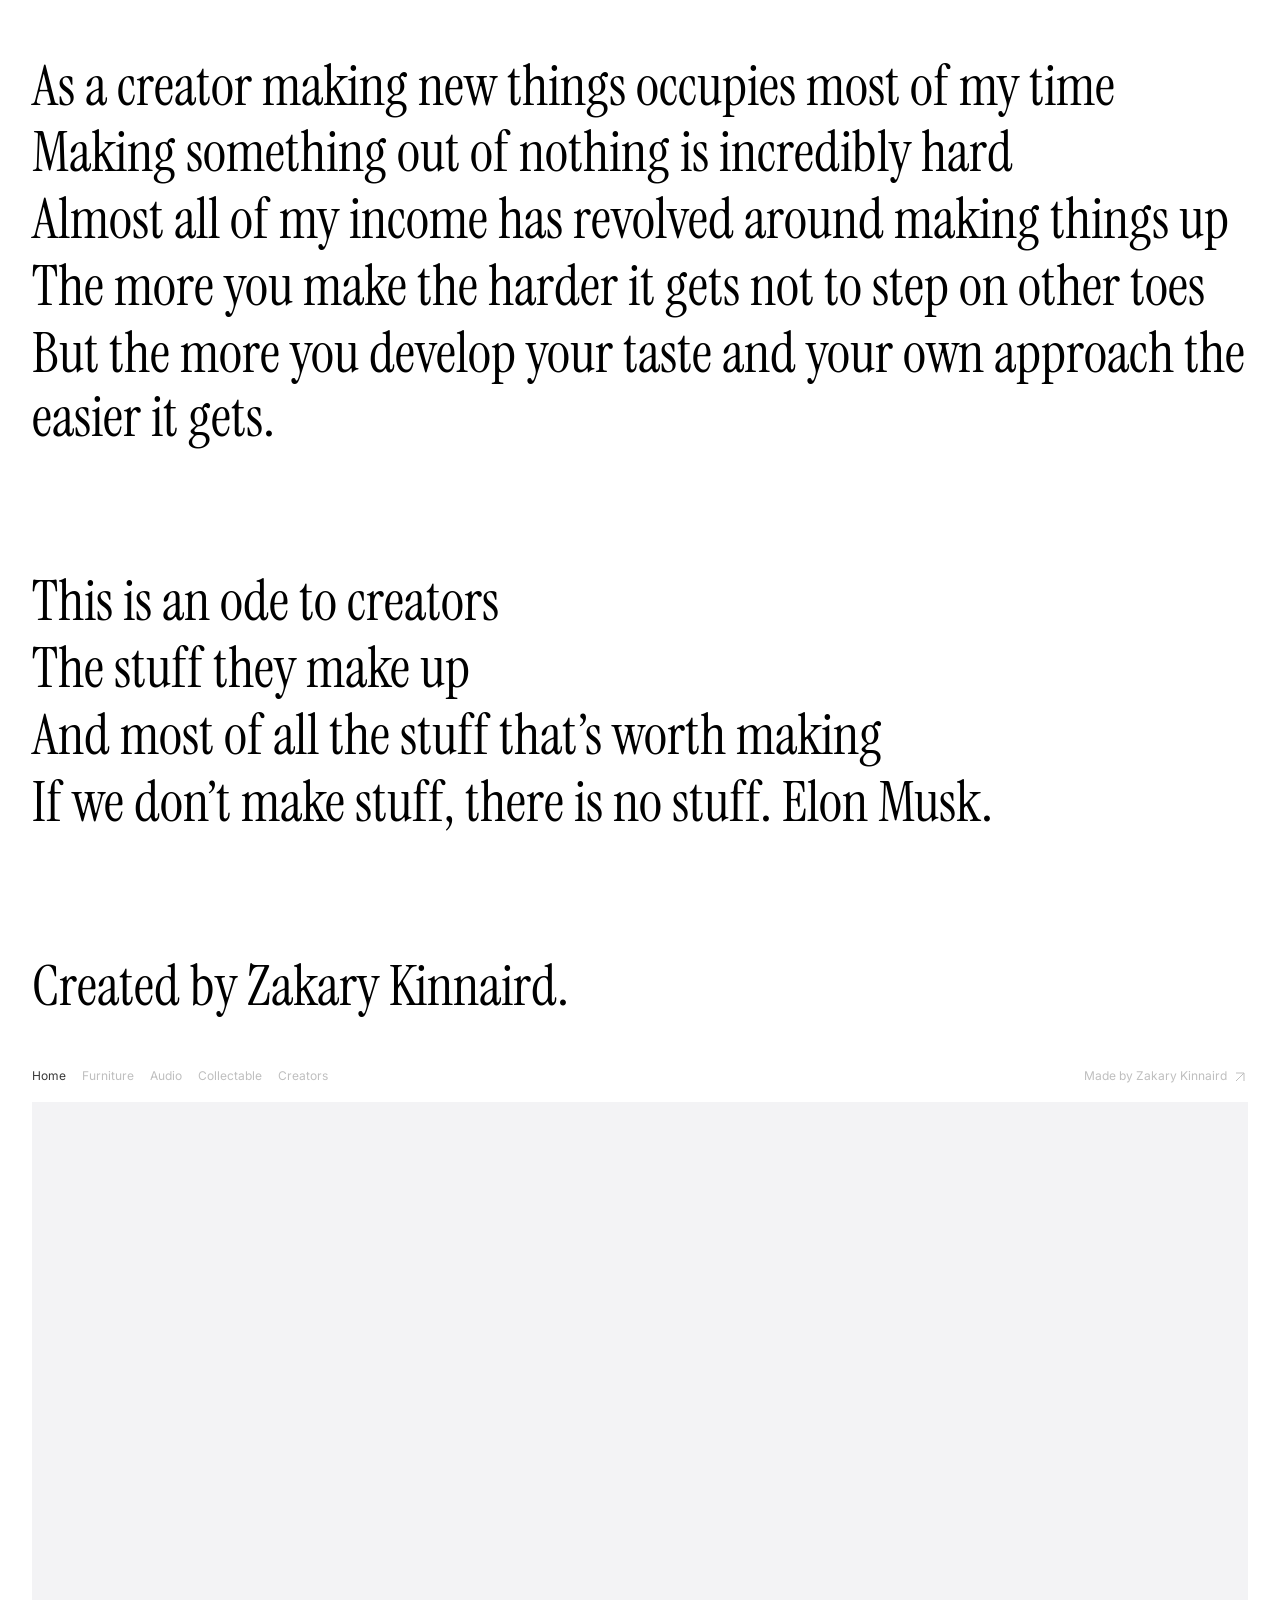
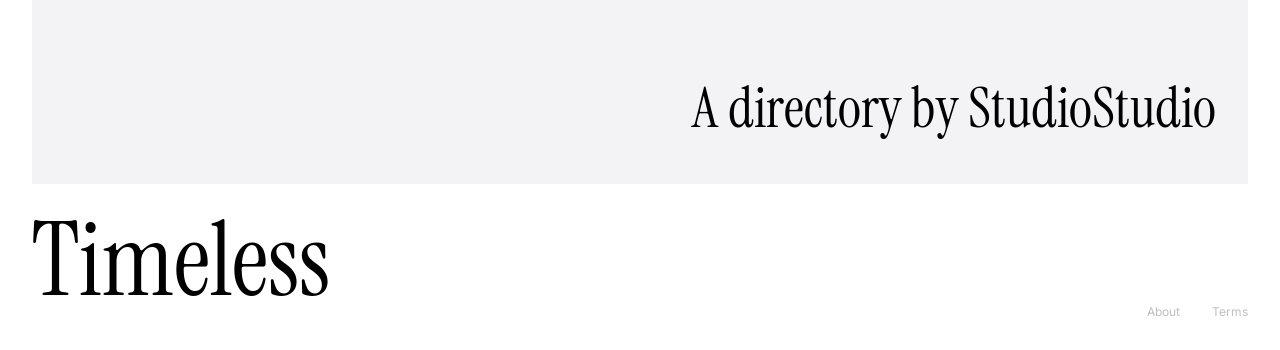
==== commit 6b02f331: "Update footer credit panel to image grey with black linked StudioStudio text. Co-authored-by: Cursor" ====
--- a/about.html
+++ b/about.html
@@ -154,7 +154,7 @@
                 </div>
                 <div class="site-footer__credit">
                     <div class="site-footer__credit-panel">
-                        <p class="site-footer__credit-label site-footer__text">A directory by StudioStudio</p>
+                        <p class="site-footer__credit-label site-footer__text">A directory by <a class="site-footer__credit-link" href="https://studiostudio.store/" target="_blank" rel="noopener noreferrer">StudioStudio</a></p>
                     </div>
                 </div>
             </div>
--- a/styles.css
+++ b/styles.css
@@ -1126,7 +1126,7 @@
     width: 100%;
     padding: var(--catalog-padding);
     padding-bottom: calc(var(--screen-bottom-padding) + env(safe-area-inset-bottom, 0px));
-    background: #000000;
+    background: var(--placeholder);
     box-sizing: border-box;
 }
 
@@ -1137,7 +1137,7 @@
     font-size: clamp(28px, 4.5vw, 56px);
     font-weight: 400;
     line-height: 1;
-    color: var(--night);
+    color: var(--text-primary);
     text-align: right;
     opacity: 0;
 }
@@ -1154,7 +1154,7 @@
 
 .site-footer__credit-link:hover,
 .site-footer__credit-link:focus-visible {
-    color: var(--background);
+    color: var(--text-dimmed);
 }
 
 .site-footer__credit-icon {
